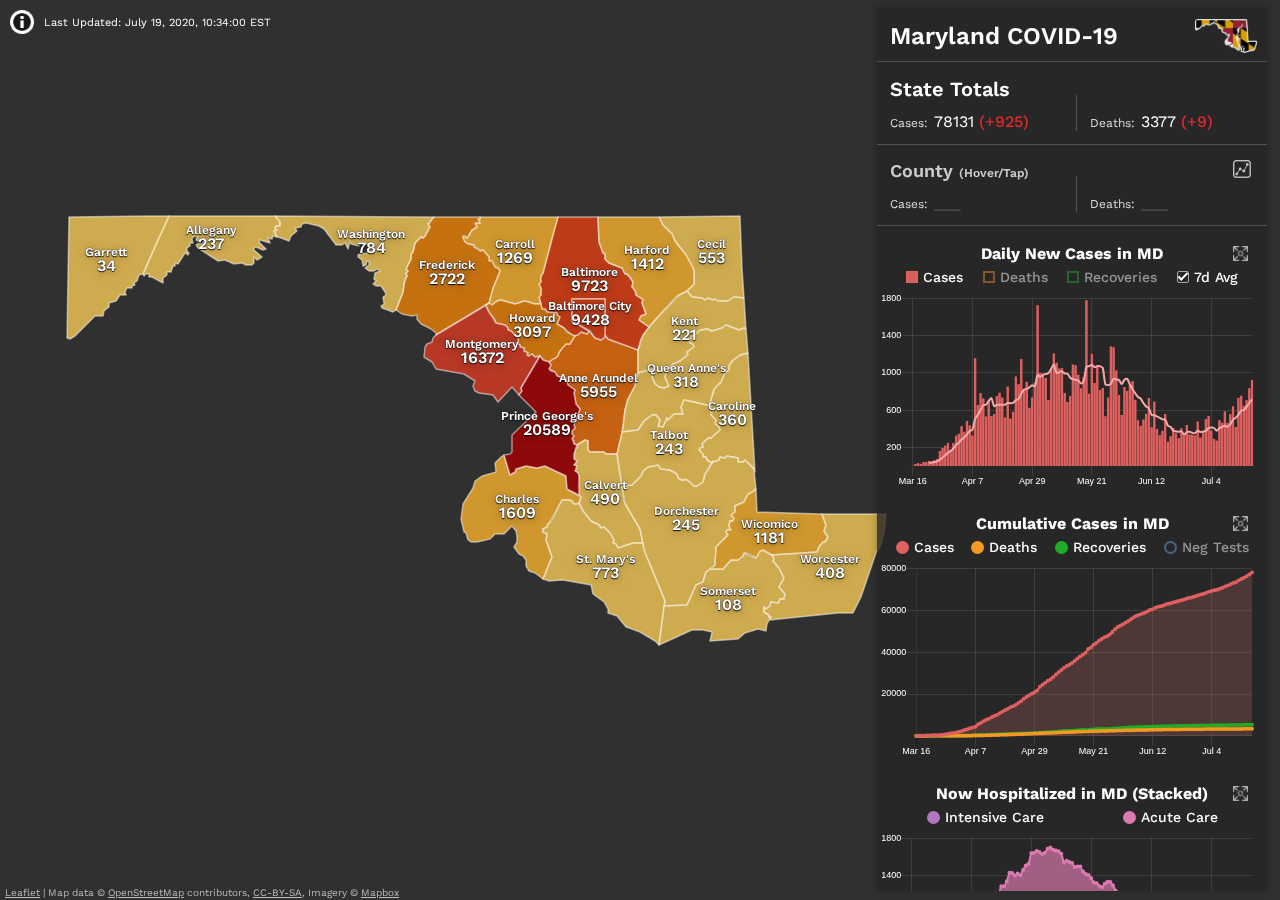
==== index.html @ 3cf0ecb3 "Switched order of Cumul & Daily charts on both pages" ====
<!doctype html>
<html lang="en">
<head>
  <meta charset="utf-8">
  <title>COVID-19 Maryland</title>
  
  <meta name="viewport" content="width=device-width, initial-scale=1.0, maximum-scale=1.0, user-scalable=no" />
  <meta name="description" content="COVIDMD is an attempt to track, aggregate, and display publically available COVID-19 data in a single, user friendly location.">
  <meta name="theme-color" content="#303030" />
  <!-- Designed and developed by T Wilson ---------->
  <!-- Contact address: mail@covidmd.info ---------------->
  
  <!-- COVID MD (covidmd.info) by Tristan Wilson is licensed under a ------------------------>
  <!-- Creative Commons Attribution-NonCommercial-ShareAlike 4.0 International License.------>
  <!-- Based on data at https://en.wikipedia.org/wiki/2020_coronavirus_pandemic_in_Maryland-->
  <!-- and https://coronavirus.maryland.gov/ ------------------------------------------------>
  <link href="css/universal.css" rel="stylesheet" type="text/css">
  <link href="css/main.css" rel="stylesheet" type="text/css">
  <link href="css/bootstrap.css" rel="stylesheet" type="text/css">
  <link rel="stylesheet" href="css/leaflet.css"/>

  <!-- Global site tag (gtag.js) - Google Analytics -->
  <script async src="https://www.googletagmanager.com/gtag/js?id=UA-113461588-3"></script>
  <script>
    window.dataLayer = window.dataLayer || [];
    function gtag(){dataLayer.push(arguments);}
    gtag('js', new Date());
  
    gtag('config', 'UA-113461588-3');
  </script>


  <script type="text/javascript" src="js/leaflet.js"></script>
  <script type="text/javascript" src="js/Chart.bundle.js"></script>
  <script type="text/javascript" src="js/utils.js"></script>

</head>

<body>

  <!-- Hidden H1 For Accessibility / Screen Readers Only -->
  <h1 class="sr-only">COVID-19 Maryland Data Tracking</h1>
  
  <div  class="container-i">
  
    <!-- "i" Button for Expanding/Collapsing Project Info Panel -->
    <button id="button-i" aria-label="Open panel containing project info" aria-expanded="false"></button>
    
    <!-- Expandable Panel Containing Project Info -->
    <div id="panelDesc">
      <h2>About this Project</h2>
      <p>COVIDMD is an attempt to track, aggregate, and display publically available COVID-19 data in a single, user friendly location </p>
      
      <h3>Data Sources</h3>
      <p>This website aggregates data from the following public sources:</p>
      <ul>
        <li><a href="https://coronavirus.maryland.gov/">Maryland Department of Health</a></li>
        <li><a href="https://github.com/nytimes/covid-19-data">New York Times: COVID-19 Data Repository</a></li>
        <li><a href="https://en.wikipedia.org/wiki/2020_coronavirus_pandemic_in_Maryland">Wikipedia: 2020 Coronavirus in Maryland</a></li>
      </ul>
      
      <div class="divider"></div>
      
      <h3>Creative Commons</h3>
      <div class="ccDesc">
        <p xmlns:dct="http://purl.org/dc/terms/" href="http://purl.org/dc/dcmitype/InteractiveResource" property="dct:title" rel="dct:type">COVID MD is licensed under:</p>
        <a rel="license" href="http://creativecommons.org/licenses/by-nc-sa/4.0/">Creative Commons Attribution-NonCommercial-ShareAlike 4.0 International License <img alt="Creative Commons License" src="https://i.creativecommons.org/l/by-nc-sa/4.0/80x15.png"/></a>        
      </div>
      
      <h3>Created By</h3>
      <p>T. Wilson</p>
      <ul>
        <li><a href="mailto:mail@covidmd.info">mail@covidmd.info</a></li>
      </ul>
    </div>
    
  </div>

  <!-- Main Map Container -->
  <div id="mapMain">
   
    <!-- Information Panel on Right Side -->
    <div id="infoPane" class="infoPane">
      <img src="img/mdflagmap-lg.png" aria-hidden="true" id="mdflag" alt="">
      <!-- Tabs for toggling charts on mobile -->
      <div class="container-toggle-tabs reorderWorker">
        <ul class="box-toggle-tabs">

          <li class="toggle-tab active-tab" role="button">Daily New</li>
          <li class="toggle-tab" role="button">Cumulative</li>
          <li class="toggle-tab" role="button">In Hospital</li>
        </ul>
      </div>  
      
      
      <!-- Daily New Graph -->
      <div id="dailychart" class="stdcharts tab-content active-tab-content reorderWorker">
        <a href="charts#dailycases" class="linkExpChart" title="Expand daily cases chart" aria-label="Expand daily cases chart"></a>
        <h2 class="">Daily New Cases in MD</h2>
        <div id="legendContainerDaily"></div>
        <canvas id="canvasDaily"></canvas>
      </div>
      
      
      <!-- Cumulative Graph -->
      <div id="cumulchart" class="stdcharts tab-content reorderWorker">
        <a href="charts#totalcases" class="linkExpChart" title="Expand cumulative cases chart" aria-label="Expand cumulative cases chart"></a>
        <h2 class="">Cumulative Cases in MD</h2>
        <div id="legendContainerCumul"></div>
        <canvas id="canvasCumul"></canvas>
      </div>

      
      <!-- Hospitalizations Graph -->
      <div id="hospchart" class="stdcharts tab-content reorderWorker">
        <a href="charts#hospitalizations" class="linkExpChart" title="Expand hospitalizations chart" aria-label="Expand hospitalizations chart"></a>
        <h2 class="">Now Hospitalized in MD (Stacked)</h2>
        <div id="legendContainerHosp"></div>
        <canvas id="canvasHosp"></canvas>
      </div>
        
    </div>
  </div>
  
  <!--<a href="charts#casesbycounty" id="linkNewFeature">NEW: Graph of all counties over time</a>-->
  

  <script type="text/javascript" src="js/jquery-3.4.1.min.js"></script>
  <script type="text/javascript" src="js/us-counties.js"></script>
  <script type="text/javascript" src="js/latest.js"></script>
  <script type="text/javascript" src="js/mainmap.js"></script>
  <script type="text/javascript" src="js/variables.js"></script>
  <script type="text/javascript" src="js/linechart.js"></script>
   
  <script type="text/javascript">
  // jQuery for controlling tabbed content
  $(".box-toggle-tabs li").click(function () {
    $(this)
      .addClass("active-tab")
      .parents("ul.box-toggle-tabs")
      .find("li")
      .not($(this))
      .removeClass("active-tab");
    var currentTabIndex = $(this).index();
    $(".tab-content:eq(" + currentTabIndex + ")")
      .addClass("active-tab-content")
      .parents(".infoPane")
      .find(".tab-content")
      .not($(".tab-content:eq(" + currentTabIndex + ")"))
      .removeClass("active-tab-content");
      
      //Hacky way of stabilizing height of canvas before chart loads in
      //var chartBoxHeight = $('#cumulchart').children("canvas").height() + "px";
      var chartContainerHeight = $('#cumulchart').children("canvas").height() + 30 + "px";
      var chartContainerHeight = $('#cumulchart').children("canvas").height() + "px";
      //$('#dailychart').children("canvas").css('min-height', chartBoxHeight);
      $('#dailychart ').css('min-height', chartContainerHeight);
      $('#hospchart').css('min-height', chartContainerHeight);
      
  });
  </script>
  
  <script type="text/javascript">
  // jQuery for controlling i panel content
  $("#button-i").click(function () {
    $(this).toggleClass("buttonActive");
    
    // Checks if panel is expanded
    if ($("#panelDesc").hasClass("panelActive")){
      // Collapses visible panel with slide up animation
      $("#panelDesc").slideUp(200).removeClass("panelActive");
      // Sets aria-expanded attr to 'false' and aria-label attr to 'Open panel...'
      $("#button-i").attr('aria-expanded', 'false').attr('aria-label', 'Open panel containing project info');
    } else {
      // Expands hidden panel with slide down animation
      $("#panelDesc").slideDown(200).addClass("panelActive");
      // Sets aria-expanded attr to 'true' and aria-label attr to 'Close panel...'
      $("#button-i").attr('aria-expanded', 'true').attr('aria-label', 'Close panel containing project info');
    }
  });
  </script>
  
  <script>
  // Scripts for Enforcing Accessibility
  // Reorders DOM elements manually for proper screen reader reading order
  var wrapper = $('#infoPane'), 
      items = wrapper.children('.reorderWorker'),
      arr = [4,0,1,2,3];  
  wrapper.append( $.map(arr, function(v){ return items[v] }) ); //items.detach(); if arr doesn't reuse all items
  
  // Removes map container from tab order because it shouldnt be in there
  $('$mapMain').attr('tabindex', -1);
  </script>
  
  
  <script>
  // Fixes issue in Leaflet.js where control containers are prevented from scrolling within the map container
  var infoPaneBox = document.getElementsByClassName("infoPane")[0];
  if (!L.Browser.touch) {
    L.DomEvent
      .disableClickPropagation(infoPaneBox)
      .disableScrollPropagation(infoPaneBox);
  } else {
    L.DomEvent.disableClickPropagation(infoPaneBox);
  }
  
  </script>


</body>

</html>
---- css/universal.css ----
@charset "utf-8";
/* CSS Document */

@import url('https://fonts.googleapis.com/css2?family=Work+Sans:ital,wght@0,300;0,400;0,500;0,600;1,300;1,400;1,500;1,600&display=swap');

*{font-family: 'Work Sans', sans-serif;}
*:focus{outline:1px dashed rgba(255,212,105,.3) !important;}

/*---- Scrollbar Styles ----*/

  ::-webkit-scrollbar {
    width: 8px;
  }

  ::-webkit-scrollbar-track {
    box-shadow: inset 0 0 2px rgba(100, 100, 100, 1);
    border-radius: 5px 5px 0 0;
    background: rgba(10, 10, 10, .5);
  }
  ::-webkit-scrollbar-thumb {
    background: rgba(60, 60, 60, 1.0);
    border-radius: 5px;
    border: 1px solid rgba(40, 40, 40, 1.0);
  }
  ::-webkit-scrollbar-thumb:hover {
    background: rgba(90, 90, 90, 1);
  }


.divider{
  display:block;
  width:100%;
  height:1px;
  margin: 15px 0 15px 0;
  background:rgba(0,0,0,0.2);
}

.mobile-only,
.mobile-xs-only{display:none;}

.a11y{
  position:absolute;
  display:block;
  height:0;
  width:0;
  opacity:0;
  font-size:1px;
  color:rgba(0,0,0,0);
  background:rgba(0,0,0,0);
}

.strike{text-decoration:line-through; cursor:not-allowed !important;}

@media(max-width:767px){.mobile-only{display:initial !important;}}
@media(max-width:575px){.mobile-xs-only{display:initial !important;}}



/* --- i-Button & About Pane --- */
.container-i {
 position:absolute;  
 display:block;
 z-index:3040;
 top:0;
 left:0;
 padding:0 !important; 
 margin:0 !important;  
}

#button-i {
 position:absolute;  
 display:block;  
 z-index:3042;
 padding:0px !important; 
 width: 44px;
 height:44px;
 margin:0 !important;
 border:none;
 background-color:none;
 background:url(../img/infosm.png) no-repeat;
 background-size:24px 24px;
 background-position:center center;
 opacity:.8;
 outline-offset: -4px;
 transition:.2s ease all;
}


#button-i:hover,
#button-i:focus{
 opacity:1;
 transition:.2s ease opacity;
}

#button-i.buttonActive{
 background:url(../img/infosmclose2.png) no-repeat;
 background-size:24px 24px;
 background-position:center center;
  outline-offset: -4px;
 transition:.2s ease all;
}

#panelDesc{
 position:absolute !important; 
 display:none;
 z-index:3040;
 width:30vw;
 min-width:425px;
 top:0px;
 left:2px;
 padding:35px 10px 7.5px 10px !important; 
 margin:0px !important;
 border-radius:0 0 5px 5px;
 background:rgba(255,255,255,1);
 box-shadow:0 2px 4px 0 rgba(0,0,0,.2);
}

#container-i-charts{
  width: 100%;
}
#container-i-charts #button-i{
  right:0;
}
#container-i-charts #panelDesc{
 left:initial;
 right:2px;
 padding:0px 45px 7.5px 10px !important;
}


#panelDesc.panelActive{}

#panelDesc h2,
#panelDesc h3{
 position:relative;
 display:block;
 padding:0 !important; 
 font-weight:500;
}
#panelDesc h2{
 margin:7.5px 0 0 0 !important;
 font-size: 16px; 
}
#panelDesc h3{
 margin:12.5px 0 0 0 !important;
 font-size: 14px; 
}

#panelDesc p,
#panelDesc a,
#panelDesc ul li,
#panelDesc ul li p,
#panelDesc ul li a,
#panelDesc .ccDesc p,
#panelDesc .ccDesc a{
 font-size:12px;
 line-height:120% !important;
}

#panelDesc p{
 position:relative;
 display:block;
 padding:0 !important; 
 margin:0 !important;
}

#panelDesc a{
 position:relative;
 display:inline-block;
 padding:0 !important; 
 margin:0 !important;
 font-weight:400;
 color:rgba(142,10,10,1.00);
  white-space: pre-wrap; /* CSS3 */    
  white-space: -moz-pre-wrap; /* Mozilla, since 1999 */
  white-space: -pre-wrap; /* Opera 4-6 */    
  white-space: -o-pre-wrap; /* Opera 7 */    
  word-wrap: break-word; /* Internet Explorer 5.5+ */
}

#panelDesc ul{
  padding: 0 0 0 7.5px !important;
  margin: 0 0 0 0 !important;
  list-style-type: circle !important;
  list-style-position: inside;
}

#panelDesc ul li{
  margin: 5px 0 5px 0;
}

#panelDesc ul li a{
  margin-left: -3px !important;
}

#panelDesc .ccDesc p{
  margin-bottom: 2.5px !important;
}


@media(max-width:767px){
  .container-i {
   width:100% !important;
  }
  #button-i{
   width:45px;
   height:45px;
   right:1vw;
  }
  #container-i-charts #button-i{
   top:3px;
  }
  #panelDesc,
  #container-i-charts #panelDesc{
   left:1vw;
   right:1vw;
   width:98vw;
   min-width:initial !important;
   padding:0px 45px 7.5px 10px !important; 
  }
}

/*For New Charts Page Design When Implemented (Fixes i-button positioning*/
/*@media(max-width:767px){
  .container-i {
   width:100% !important;
  }
  #button-i{
   width:45px;
   height:45px;
   right:1vw;
  }
  #container-i-charts #button-i{
   top:10px;
  }
  #panelDesc,
  #container-i-charts #panelDesc{
   left:1vw;
   right:1vw;
   width:98vw;
   min-width:initial !important;
   padding:0px 45px 7.5px 10px !important; 
  }
  #panelDesc{
   padding:0px 45px 7.5px 10px !important; 
  }
  #container-i-charts #panelDesc{
    padding:10px 45px 7.5px 10px !important; 
  }
}
*/
---- css/main.css ----
@charset "utf-8";
/* CSS Document */


/* ------------------------------------------------------- */
/* ------------- Main Home (Map) Page Styles ------------- */
/* ------------------------------------------------------- */
/*Temporary Last Update Pseudo*/
#button-i:after{
 content:"Last Updated: July 19, 2020, 10:34:00 EST";
 position:absolute;
 display:block;
 left:100%;
 top:35%;
 width:auto;
 white-space:nowrap;
 font-size:11px;
 color:#fff;
}
@media(max-width:767px){
  #button-i:after{
  display:none;
  }
}

html{overflow-x:hidden;}
#mapMain {height: 100vh; width:100%; border: none;}

@media(max-width: 768px){
html, body{height:100%;}
#mapMain { height: 100%; width:100%;}
}

html, body, .leaflet-container {
  background:#303030 !important;
}




/* ----------------------------- */
/* -------- Info Pane ---------- */
/* ----------------------------- */

#infoPane {
  position: absolute;
  display: flex;
  flex-direction: column;
  z-index: 1000;
  height: auto;
  max-height: 98vh;
  /*max-height: calc(98vh * 1.1);*/
  width: 390px;
  top: 1vh;
  right: 1vw;
  background: rgba(38, 38, 38, .8);
  box-shadow: 0 -1px 3px 0 rgba(0, 0, 0, .2), 0 -1px 10px 0 rgba(0, 0, 0, .2);
  overflow-x: hidden;
  overflow-y: auto;
}

.info {
  position: relative !important;
  display: block !important;
  order: 1;
  width: 100%;

  height: auto;
  padding: 0px 0px;
  margin: 0 0 10px 0 !important;
  border-radius: 0px;
  /*background:#eee;*/
  background: transparent;
  opacity: 1;
  transition: .3s ease background .1s;
}

.info.infoActive {
  /*background: #fafafa;*/
  background: transparent;
  transition: .2s ease background;
}

.info b.diff {
  font-style: normal;
  color: #E3282B;
  font-weight: 500;
}

/* State + County Cases Info Box (Shared) */

.info #title,
.info #statecases,
.info #countycases {
  margin: 0 0 0 0;
  background: transparent;
  border-bottom: 1px solid rgba(255, 255, 255, 0.2);
     padding: 15px 12.5px 12.5px 12.5px;
}

.info #statecases,
.info #countycases{
  display:flex;
  flex-flow:row wrap;
  justify-content:space-between;
}

.info #title h1,
.info #statecases h2,
.info #statecases p,
.info #countycases h3,
.info #countycases p {
  padding: 0;
  color: #fff;
  line-height: 100%
}

/* State Cases Info Box (Only)*/

.info #title h1 {
  margin: 0 0 0 0;
  font-size: 24px;
  font-weight: 600;
}

  /*.info #title h1 img*/
  #mdflag{
  position:absolute;
  /*height:28px;*/
  width:16%;
  top:10px;
  right:10px;
  opacity:.9;
  border-radius:3px;
  /*box-shadow:0 0 0px 1px rgba(255,255,255,0.6);*/
}

.info #statecases h2 {
  width:100%;
  margin: 2.5px 0 0 0;
  font-size: 20px;
  font-weight: 600;
}

.info #statecases h2 i {
  font-style: normal;
  font-size: 16px;
  /*color:#767676;*/
  color: #ddd;
  font-weight: 500;
}

/* County Cases  Info Box */
.info #countycases h3 {
  position:relative;
  display:block;
  order:1;
  flex-basis:90%;
  flex-shrink:1;
  width:90%;
  height: 18px !important;
  line-height:18px;
  font-size: 18px;
  margin: 2.5px 0 0 0;
  font-weight: 600;
}

.info #countycases p {
  order:3 !important;
  font-weight: 400; 
}

/* Info State + County Shared Styles */
.info #statecases p,
.info #countycases p{
  margin: 15px 0 0 0;
  font-size: 16px
}

.info #statecases p small,
.info #countycases p small{
  margin: 15px 2px 0 0;
  font-size:12px;
  color:#ddd;
}

.info #statecases p:nth-child(2),
.info #countycases p:nth-child(3){
  width:52%;
}

.info #statecases p:nth-child(4),
.info #countycases p:nth-child(5){
  width:45%;
}

.info #statecases .sep,
.info #countycases .sep{
  position:absolute;
  display:inline-block;
  align-self:flex-end;
  order:3;
  width:1px;
  height:36px;
  margin-top:13px !important;
  background:rgba(255,255,255,0.2);
  left:51%;
}

#boxChartIcon1{
  position:relative;
  display:block;
  order:2;
  flex-basis:10%;
  flex-shrink:0;
  flex-grow:1;
  z-index:3000;
}
#chartIconLine1{
  position:relative;
  display:block;
  float:right;
  width:18px;
  height:18px;
  margin-right:4px;
  padding: 0;
  text-decoration: none !important;
  background-image: url("../img/charticonline-md1.png");
  background-position: center;
  background-repeat: no-repeat;
  background-size: cover;
  opacity: .7;
}
#chartIconLine1:hover,
#chartIconLine1:focus{
  opacity:1;
  transition:.2s ease opacity;
}

/* Placholder County Title */

.info #countycases h3 i,
.info #countycases p i,
.info #countycases h3 i span {
  font-style: normal;
}

.info #countycases h3 i,
.info #countycases h3 i span {
  /*color:#444;*/
  color: #ccc !important;
}

.info #countycases h3 i span {
  font-size: 12px;
}

.info #countycases p i {
  color: #555;
}

.stdcharts {
  position: relative;
  order: 2;
  z-index: 1000;
  width: 100%;
  height: auto;
  left: 0;
  bottom: 0;
  padding: 10px 0 15px 0;
  background: rgba(38, 38, 38, 0);
}

#cumulchart {order: 3;}

#dailychart {order: 2;}

#hospchart {order: 4;}

.stdcharts h2{
  position:relative;
  display:block;
  margin:0;
  padding:0;
  color:#fff;
  font-size:16px;
  text-align:center;
  line-height:100%;
}


.container-toggle-tabs,
.box-toggle-tabs,
.toggle-tabs {
  display: none;
}



@media (max-height:860px) {
  #infoPane {
    overflow-y: scroll;
    height: auto;
    max-height: 100vh;
    top: 0vh;
    right: 0vh;
  }
  .info {
    min-height: auto;
    height: auto;
  }

}

@media(min-width: 1600px) {
  #infoPane {
    width: 400px;
  }
  .info #statecases p:nth-child(2),
  .info #countycases p:nth-child(3){
    width:52%;
  }
  .info #statecases p:nth-child(4),
  .info #countycases p:nth-child(5){
    width:45%;
  }
  .info #statecases .sep,
  .info #countycases .sep{
    margin-top:13px !important;
    left:51%;
  }  
}


@media(max-width: 992px) {
  #infoPane {
    width: 380px;
  }
  /*.info #title h1 img*/
  #mdflag{
    width:16%;
    top:15px;
    right:5px;
  }
  .info #title,
  .info #countycases,
  .info #statecases {
    padding: 15px 12.5px 12.5px 12.5px;
  }
  .info #statecases p,
  .info #countycases p{
  }
  #chartIconLine1{
    margin-right:0px;
  }
}

@media(max-width: 768px) {
  #infoPane {
    flex-direction: row;
    flex-wrap: wrap;
    width: 100%;
    min-height: auto;
    top: initial;
    bottom: 16px;
    left: 0;
    right: 0;
    overflow-y: hidden;
    background: rgba(38, 38, 38, 1.00);
  }
  .info {
    display: flex !important;
    flex-direction: row;
    flex-wrap: wrap;
    justify-content: flex-start;
    order: 1;
    width: 100%;
    min-height: initial;
    margin-bottom:0 !important;
    border-bottom: 1px solid rgba(255, 255, 255, 0.2);
    background: transparent;
  }
  .info.infoActive {}
  /* State + County Cases Info Box (Shared) */
  .info #title,
  .info #countycases,
  .info #statecases {
    position: relative;
    display: block;
    width: 50%;
    margin: 0 0 0 0;
    border-bottom: none;
    background: transparent;   
    padding: 15px 17.5px 15px 17.5px;
  }
  .info #title {
    width: 100%;
    padding: 10px 3vw 10px 3vw !important;
    border-bottom: 1px solid rgba(255, 255, 255, 0.2);
  }
  .info #title h1 {
    padding: 0 !important;
    margin: 0 !important;
    color: #fff;
    font-size: 22px;
  }
  /*.info #title h1 img*/
  #mdflag{
    width:50px;
    top:7.5px;
    right:5px;
  }
  .info #countycases,
  .info #statecases {
    width: 50%;
    padding: 7.5px 3vw 10px 3vw;
  }
  .info #statecases {
    border: 2;
    border-right: 1px solid rgba(255, 255, 255, 0.2);
  }
  .info #statecases h2 {
    margin: 5px 0 0 0;
    font-size: 18px;
    color: #fff;
  }
  .info #statecases h2 i {
    font-size: 12px;
    color: #ddd;
  }
  .info #statecases p {
    width:100% !important;
    margin: 10px 0 0 0;
    font-size: 15px;
    color: #fff;
  }
  .info #countycases {
    order: 3;
  }
  .info #countycases h3 {
    width:80%;
    flex-basis:80%;
    margin: 5px 0 0 0;
    line-height:18px;
    font-size: 16px;
    color: #fff;
    text-overflow: ellipsis;
    overflow: hidden;
    white-space: nowrap;
  }
  .info #countycases h3 i {
    margin: 5px 0 0 0;
    font-size: 16px;
    font-weight: 500;
    color: #fff;
  }
  .info #countycases h3 i span {
    font-size: 12px;
  }
  .info #countycases p {
    width:100% !important;
    font-size: 14px;
    line-height:16px;
    margin: 10px 0 0 0;
    color: #fff;
  }
  #chartIconLine1{
    height: 24px;
    width: 24px;
    background-size:18px;
    opacity: .7;
  }
  .info #statecases .sep,
  .info #countycases .sep{
    display:none;
  }    
  .container-toggle-tabs {
    display: block;
    z-index: 2000;
    order: 2;
    flex-grow: 0;
    flex-shrink: 1;
    flex-basis: 18%;
    padding: 0 !important;
    margin: 0 !important;
    background: rgba(30, 30, 30, 1.00);
    width: auto;
    box-shadow:-1px 0px 1px 0 rgba(0,0,0,0.3) inset;
  }
  .box-toggle-tabs {
    display: flex;
    flex-direction: column;
    flex-wrap: nowrap;
    justify-content: space-evenly;
    width: 100%;
    padding: 0 !important;
    margin: 0 !important;
    
  }
  .toggle-tab {
    padding: 15px 1vw 15px 0px;
    margin: 0;
    list-style: none;
    text-align: right;
    color: #fff;
    font-size: 14px;
    font-weight: 600;
    cursor: pointer;
  }
  .toggle-tab:hover,
  .toggle-tab.active-tab {
    background: rgba(38, 38, 38, 1);
    box-shadow:-2px 1px 1px 0 rgba(0,0,0,0.3);
  }
  .tab-content {
    display: none !important;
  }
  .tab-content.active-tab-content {
    display: block !important;
  }
  .stdcharts {
    position: relative;
    display: block;
    flex-grow: 0;
    /* flex-basis: 75%;*/
    width: 82%;
    order: 3;
    /*height:100%;*/
    margin: 0 !important;
    padding: 15px 2vw;
    transition: .1s linear height 1s;
  }
  .stdcharts canvas {
    max-width: 500px;
    margin: 0 auto;
    padding: 0;
  }
  #hospchart {
   display:flex;
  }
  #hospchart canvas {
   align-self:flex-end;
  }
  .stdcharts h2{
    margin:0;
    padding:0;
    font-size:15px;
  }

}

@media(max-width: 575px) {
  .toggle-tab {
    font-size: 2.6vw;
  }
}



/* ----------------------------- */
/* County Name and Case # Labels */
/* ----------------------------- */

.leaflet-tooltip {
  background: transparent !important;
  box-shadow: none !important;
  border: none !important;
  width: 300px;
  height: 44px;
}

.leaflet-tooltip h5,
.leaflet-tooltip p.mapCases {
  line-height: 100%;
  text-align: center;
  color: #fff;
  text-shadow: 0px 0px 1px rgba(0, 0, 0, 1), 0px 0px 2px rgba(0, 0, 0, .2), 0px 1px 1px rgba(0, 0, 0, 0.9), 0px 1px 10px rgba(0, 0, 0, 0.4);
}

.leaflet-tooltip h5 {
  margin: 0;
  font-size: 12px;
  font-weight: 600;
}

.leaflet-tooltip p.mapCases {
  margin: 0px 0 0 0;
  font-size: 16px;
  font-weight: 600;
}

@media(max-width: 768px) {
  .leaflet-tooltip h5 {
    display: none;
  }
  .leaflet-tooltip p.mapCases {
    margin: 5px 0 0 0 !important;
    font-size: 14px;
    font-weight: 600;
  }
}

@media(max-width: 575px) {
  .leaflet-tooltip p.mapCases {
    margin: 0px 0 0 0;
    /*font-size:5vw !important;*/
    font-weight: 600;
  }
}

/* --- Styles for map attribution text + links --- */
.leaflet-bottom.leaflet-right {
  position: absolute !important;
  left: 0 !important;
  right: initial;
}

.leaflet-control-attribution,
.leaflet-control-attribution a {
  font-size: 10px !important;
  color: #bbb !important;
  background-color: transparent !important;
}

.leaflet-control-attribution a {
  text-decoration: underline !important;
}

/* --- Styles for map zoom controls --- */
.leaflet-bottom.leaflet-left{
  bottom:20vh;
}

/*.leaflet-control-zoom-in,
.leaflet-control-zoom-out{
  background:rgba(255,255,255,1) !important;
  border-radius:1px !important;
  opacity:.7;
}*/


@media(max-width: 768px) {
  .leaflet-bottom.leaflet-right {
    position: absolute !important;
    left: initial !important;
    right: 0 !important;
  }
  .leaflet-control-attribution {
    width: 100vw;
    height: 16px;
    text-align: center;
    white-space: nowrap !important;
    overflow: hidden !important;
    text-overflow: ellipsis !important;
  }
  .leaflet-control-attribution,
  .leaflet-control-attribution a {
    font-size: 10px !important;
  }
}


.linkExpChart {
  position: absolute;
  z-index: 3000;
  display: block;
  top: 10px;
  right: 19.5px;
  height: 15px;
  width: 15px;
  text-decoration: none !important;
  background-image: url("../img/expand.png");
  background-position: center;
  background-repeat: no-repeat;
  background-size: cover;
  opacity: .7;
  transition: .1s linear all, .3s ease opacity;
}

.linkExpChart:hover,
.linkExpChart:focus {
  top: 9px;
  right: 18.5px;
  height: 17px;
  width: 17px;
  color: #fff;
  font-weight: 600;
  opacity: 1;
  transition: .1s linear all, .3s ease opacity;
}

.linkExpChart:focus {
  outline:1px dashed rgba(255,212,105,.3) !important;
  outline-offset:4px;
}


#linkNewFeature{
  position:absolute;
  z-index:3020;
  top:10px;
  left:50px;
  width:auto;
  padding: 0 7.5px;
  line-height:20px;
  text-align:left;
  font-size:14px;
  font-weight:500;
  color:#6BE572;
  text-decoration: underline;
  background:rgba(0,0,0,0.2);
  border-radius:4px;
}

@media(max-width: 992px){
  .linkExpChart {
    right: 12.5px;
  }
  .linkExpChart:hover,
  .linkExpChart:focus {
    right: 11.5px;
  }
}

@media(max-width: 767px) {
  
  .linkExpChart {
    top: 10px;
    right: 3vw;
    height: 24px;
    width: 24px;
    background-size:16px;
  }
  .linkExpChart:hover,
  .linkExpChart:focus {
    top: 10px;
    right: 3vw;
    height: 24px;
    width: 24px;
    background-size:16px;
  }  
  
  
  #linkNewFeature{
    top:5px;
    left:5px;
    width:auto;
  }
}


/*TEMPORARY NOTE "!" BUTTON*/
/*#noteExclA{
  position:absolute;
  display:inline-block;
  right:19.5px;
  height:16px;
  width:16px;
  margin-top:35px;
  line-height:16px;
  text-align:center;
  color:#272727;
  font-size: 16px;
  font-weight: 600;
  background:#F1EAA6;
  border-radius:50%;
  cursor:pointer;
    transition:.2s ease border-radius .3s, .3s ease background .3s;
}
#noteExclA:hover,
#noteExclA:focus{
  color:#272727;
  background:#FFFFFF;
  border-radius:0 50% 50% 0px;
    transition:.2s ease border-radius, .3s ease background;
}
#noteExclA:before{
  content:"County-level recoveries data is no longer being reported by the state, so we've removed those values here for accuracy.";
  position:absolute;
  display:block;
  right:10px;
  width:0;
  height:auto;
  min-height:16px;
  max-height:45px;
  padding: 5px 7.5px;
  text-align:left;
  line-height:0%;
  font-size:12px;
  font-weight:400;
  color:rgba(0,0,0,0.0);
  background:#FFFFFF;
  border-radius:5px 0px 0px 5px;
  overflow:hidden;
  opacity:0;
    transition:.2s ease opacity .2s, .1s ease width .2s, .3s ease right .4s, .3s ease line-height, .2s ease color;
}

#noteExclA:hover:before,
#noteExclA:focus:before{
  content:"County-level recoveries data is no longer being reported by the state, so we've removed those values here for accuracy.";
  width:300px;
  right:16px;
  line-height:100%;
  color:rgba(0,0,0,0.9);
  opacity:1;
    transition:.2s ease opacity .2s, .2s ease width .1s, .2s ease right, .1s ease line-height .4s, .2s ease color .4s;
}

@media(max-width:992px){
  #noteExclA{right:12.5px;}
}

@media(max-width:767px){
  #noteExclA{right:3.5vw; height:18px; width:18px; line-height:18px;}
}*/




/*--- Cumulative & Daily Chart Custom Legends --- */
#legendContainerCumul,
#legendContainerDaily,
#legendContainerHosp{

  height:auto;
  z-index:3000;
  margin:0px auto 0px auto;
}
#legendContainerCumul,
#legendContainerHosp{
  width:95%;
  /*max-width:600px;*/
}

#legendContainerDaily{
  width:90%;
  /*max-width:500px;*/
}

#legendContainerCumul> ul,
#legendContainerDaily> ul,
#legendContainerHosp> ul{
  display:flex;
  justify-content:space-around;
  flex-flow: row wrap;
  padding:0;
  margin:0!important;
}

/* Daily Chart Legend Items + Text Style */
#legendContainerCumul li,
#legendContainerDaily li,
#legendContainerHosp li{
  display:block;
  flex-grow:0;
  flex-basis:auto;
  margin:0 0 0 0;  
  padding:5px 0px;  
  cursor: pointer;
  color:#fff;
  font-size:14px;
  font-weight:500;
}

#legendContainerCumul li.hiddentrue,
#legendContainerDaily li.hiddentrue,
#legendContainerHosp li.hiddentrue{
  color:rgba(255,255,255,0.5)
} 

#legendContainerCumul li:hover,
#legendContainerDaily li:hover,
#legendContainerHosp li:hover{
  text-decoration:underline;
}

/*Hiding First 3 Legend Entries (Replaced by toggle)*/
#legendContainerDaily li:nth-child(1),
#legendContainerDaily li:nth-child(2),
#legendContainerDaily li:nth-child(3) {display:none;}

/*#legendContainerDaily li:nth-child(4) {order:1;}
#legendContainerDaily li:nth-child(5) {order:2;}
#legendContainerDaily li:nth-child(6) {order:3;}*/


/* - Daily Legend Item Shape Style (Also ".legendSquareDaily") - */
#legendContainerCumul li span,
#legendContainerDaily li span,
#legendContainerHosp li span{
  position: relative;
  display:inline-block;
  padding: 0;
  z-index: 1000;
  transition:.1s ease background;
}
#legendContainerCumul li span,
#legendContainerDaily li span.legSq,
#legendContainerHosp li span{
  border:2px solid;
}

/*Daily Chart Moving Avg Check Toggle Style*/
#legendContainerDaily li span.legCheck{
  border:1px solid rgba(255,255,255,0.4);
  border-radius:2px;
}
#legendContainerDaily li.avgOn span.legCheck{
  border:1px solid rgba(255,255,255,0.6);
  border-radius:2px;
}
  /*Daily Chart Pseudoelement to Create Check Mark*/
  #legendContainerDaily li.avgOn span.legCheck:after {
    content:"";
    position: absolute;
    -webkit-transform: rotate(-45deg);
    transform: rotate(-45deg);
    border: solid #fff;
    border-width: 0 0 2px 2px !important;
    height: 5px;
    width: 10px;
    margin: 1px 0 0 0;
    z-index:3000;
    opacity:1;
    transition:.2s ease opacity;
  }
  #legendContainerDaily li.avgOn:hover span.legCheck:after {
    opacity:.7;
    transition:.2s ease opacity;
  }

#legendContainerCumul li span,
#legendContainerHosp li span {
  height:13px;
  width:13px;
  margin:0 5px -2px 0;
  border-radius:50%;}

#legendContainerDaily li span {
  height:12px;
  width:12px;
  margin:0 5px -1px 0;
  border-radius:0%;}

#legendContainerCumul li:hover span,
#legendContainerDaily li:hover span.legSq,
#legendContainerHosp li:hover span{
  border:2px solid;
  filter:brightness(90%);
}

#legendContainerCumul li.hiddentrue span,
#legendContainerDaily li.hiddentrue span,
#legendContainerHosp li.hiddentrue span {
  border:2px solid;
  background:transparent !important;
  filter:brightness(60%);
}

#legendContainerCumul li.hiddentrue:hover span,
#legendContainerDaily li.hiddentrue:hover span,
#legendContainerHosp li.hiddentrue:hover span {
    filter:brightness(80%);
}

/*#legendContainerDaily li:nth-child(1) span {border-radius:50%;}
#legendContainerDaily li:nth-child(2) span {border-radius:50%;}
#legendContainerDaily li:nth-child(3) span {border-radius:50%;}

#legendContainerDaily li:nth-child(4) span {border-radius:0%;}
#legendContainerDaily li:nth-child(5) span {border-radius:0%;}
#legendContainerDaily li:nth-child(6) span {border-radius:0%;}*/


@media (max-width: 991px){

}

@media (max-width: 767px){
  #legendContainerDaily{
    width:70%;
  }
  #legendContainerHosp{
    width:60%;
  }
  
}

@media (max-width: 575px){
  #legendContainerCumul{
    width:100%;
  }
  #legendContainerDaily{
    width:100%;
  }
  #legendContainerHosp{
    width:76%;
  }
  #legendContainerCumul> ul,
  #legendContainerDaily> ul,
  #legendContainerHosp> ul{
    padding:0;
  }

  #legendContainerCumul> ul,
  #legendContainerDaily> ul,
  #legendContainerHosp> ul{
    justify-content:space-around;
  }

  #legendContainerCumul li,
  #legendContainerDaily li,
  #legendContainerHosp li{
    flex-basis:auto;
    padding:3.5px 0px;
    font-size:13px;
  }
  #legendContainerCumul li span,
  #legendContainerDaily li span,
  #legendContainerHosp li span{
    margin:0 5px -1px 0;
    height:12px;
    width:12px;
  }
}

@media(max-width:370px){
  #legendContainerCumul li,
  #legendContainerDaily li,
  #legendContainerHosp li{
    font-size:12px;
  }
  #legendContainerCumul li span,
  #legendContainerDaily li span,
  #legendContainerHosp li span{
      margin:0 3px -1px 0;
  }
}
---- css/leaflet.css ----
/* required styles */

.leaflet-pane,
.leaflet-tile,
.leaflet-marker-icon,
.leaflet-marker-shadow,
.leaflet-tile-container,
.leaflet-pane > svg,
.leaflet-pane > canvas,
.leaflet-zoom-box,
.leaflet-image-layer,
.leaflet-layer {
	position: absolute;
	left: 0;
	top: 0;
	}
.leaflet-container {
	overflow: hidden;
	}
.leaflet-tile,
.leaflet-marker-icon,
.leaflet-marker-shadow {
	-webkit-user-select: none;
	   -moz-user-select: none;
	        user-select: none;
	  -webkit-user-drag: none;
	}
/* Prevents IE11 from highlighting tiles in blue */
.leaflet-tile::selection {
	background: transparent;
}
/* Safari renders non-retina tile on retina better with this, but Chrome is worse */
.leaflet-safari .leaflet-tile {
	image-rendering: -webkit-optimize-contrast;
	}
/* hack that prevents hw layers "stretching" when loading new tiles */
.leaflet-safari .leaflet-tile-container {
	width: 1600px;
	height: 1600px;
	-webkit-transform-origin: 0 0;
	}
.leaflet-marker-icon,
.leaflet-marker-shadow {
	display: block;
	}
/* .leaflet-container svg: reset svg max-width decleration shipped in Joomla! (joomla.org) 3.x */
/* .leaflet-container img: map is broken in FF if you have max-width: 100% on tiles */
.leaflet-container .leaflet-overlay-pane svg,
.leaflet-container .leaflet-marker-pane img,
.leaflet-container .leaflet-shadow-pane img,
.leaflet-container .leaflet-tile-pane img,
.leaflet-container img.leaflet-image-layer,
.leaflet-container .leaflet-tile {
	max-width: none !important;
	max-height: none !important;
	}

.leaflet-container.leaflet-touch-zoom {
	-ms-touch-action: pan-x pan-y;
	touch-action: pan-x pan-y;
	}
.leaflet-container.leaflet-touch-drag {
	-ms-touch-action: pinch-zoom;
	/* Fallback for FF which doesn't support pinch-zoom */
	touch-action: none;
	touch-action: pinch-zoom;
}
.leaflet-container.leaflet-touch-drag.leaflet-touch-zoom {
	-ms-touch-action: none;
	touch-action: none;
}
.leaflet-container {
	-webkit-tap-highlight-color: transparent;
}
.leaflet-container a {
	-webkit-tap-highlight-color: rgba(51, 181, 229, 0.4);
}
.leaflet-tile {
	filter: inherit;
	visibility: hidden;
	}
.leaflet-tile-loaded {
	visibility: inherit;
	}
.leaflet-zoom-box {
	width: 0;
	height: 0;
	-moz-box-sizing: border-box;
	     box-sizing: border-box;
	z-index: 800;
	}
/* workaround for https://bugzilla.mozilla.org/show_bug.cgi?id=888319 */
.leaflet-overlay-pane svg {
	-moz-user-select: none;
	}

.leaflet-pane         { z-index: 400; }

.leaflet-tile-pane    { z-index: 200; }
.leaflet-overlay-pane { z-index: 400; }
.leaflet-shadow-pane  { z-index: 500; }
.leaflet-marker-pane  { z-index: 600; }
.leaflet-tooltip-pane   { z-index: 650; }
.leaflet-popup-pane   { z-index: 700; }

.leaflet-map-pane canvas { z-index: 100; }
.leaflet-map-pane svg    { z-index: 200; }

.leaflet-vml-shape {
	width: 1px;
	height: 1px;
	}
.lvml {
	behavior: url(#default#VML);
	display: inline-block;
	position: absolute;
	}


/* control positioning */

.leaflet-control {
	position: relative;
	z-index: 800;
	pointer-events: visiblePainted; /* IE 9-10 doesn't have auto */
	pointer-events: auto;
	}
.leaflet-top,
.leaflet-bottom {
	position: absolute;
	z-index: 1000;
	pointer-events: none;
	}
.leaflet-top {
	top: 0;
	}
.leaflet-right {
	right: 0;
	}
.leaflet-bottom {
	bottom: 0;
	}
.leaflet-left {
	left: 0;
	}
.leaflet-control {
	float: left;
	clear: both;
	}
.leaflet-right .leaflet-control {
	float: right;
	}
.leaflet-top .leaflet-control {
	margin-top: 10px;
	}
.leaflet-bottom .leaflet-control {
	margin-bottom: 10px;
	}
.leaflet-left .leaflet-control {
	margin-left: 10px;
	}
.leaflet-right .leaflet-control {
	margin-right: 10px;
	}


/* zoom and fade animations */

.leaflet-fade-anim .leaflet-tile {
	will-change: opacity;
	}
.leaflet-fade-anim .leaflet-popup {
	opacity: 0;
	-webkit-transition: opacity 0.2s linear;
	   -moz-transition: opacity 0.2s linear;
	        transition: opacity 0.2s linear;
	}
.leaflet-fade-anim .leaflet-map-pane .leaflet-popup {
	opacity: 1;
	}
.leaflet-zoom-animated {
	-webkit-transform-origin: 0 0;
	    -ms-transform-origin: 0 0;
	        transform-origin: 0 0;
	}
.leaflet-zoom-anim .leaflet-zoom-animated {
	will-change: transform;
	}
.leaflet-zoom-anim .leaflet-zoom-animated {
	-webkit-transition: -webkit-transform 0.25s cubic-bezier(0,0,0.25,1);
	   -moz-transition:    -moz-transform 0.25s cubic-bezier(0,0,0.25,1);
	        transition:         transform 0.25s cubic-bezier(0,0,0.25,1);
	}
.leaflet-zoom-anim .leaflet-tile,
.leaflet-pan-anim .leaflet-tile {
	-webkit-transition: none;
	   -moz-transition: none;
	        transition: none;
	}

.leaflet-zoom-anim .leaflet-zoom-hide {
	visibility: hidden;
	}


/* cursors */

.leaflet-interactive {
	cursor: pointer;
	}
.leaflet-grab {
	cursor: -webkit-grab;
	cursor:    -moz-grab;
	cursor:         grab;
	}
.leaflet-crosshair,
.leaflet-crosshair .leaflet-interactive {
	cursor: crosshair;
	}
.leaflet-popup-pane,
.leaflet-control {
	cursor: auto;
	}
.leaflet-dragging .leaflet-grab,
.leaflet-dragging .leaflet-grab .leaflet-interactive,
.leaflet-dragging .leaflet-marker-draggable {
	cursor: move;
	cursor: -webkit-grabbing;
	cursor:    -moz-grabbing;
	cursor:         grabbing;
	}

/* marker & overlays interactivity */
.leaflet-marker-icon,
.leaflet-marker-shadow,
.leaflet-image-layer,
.leaflet-pane > svg path,
.leaflet-tile-container {
	pointer-events: none;
	}

.leaflet-marker-icon.leaflet-interactive,
.leaflet-image-layer.leaflet-interactive,
.leaflet-pane > svg path.leaflet-interactive,
svg.leaflet-image-layer.leaflet-interactive path {
	pointer-events: visiblePainted; /* IE 9-10 doesn't have auto */
	pointer-events: auto;
	}

/* visual tweaks */

.leaflet-container {
	background: #ddd;
	outline: 0;
	}
.leaflet-container a {
	color: #0078A8;
	}
.leaflet-container a.leaflet-active {
	outline: 2px solid orange;
	}
.leaflet-zoom-box {
	border: 2px dotted #38f;
	background: rgba(255,255,255,0.5);
	}


/* general typography */
.leaflet-container {
	font: 12px/1.5 "Helvetica Neue", Arial, Helvetica, sans-serif;
	}


/* general toolbar styles */

.leaflet-bar {
	box-shadow: 0 1px 5px rgba(0,0,0,0.65);
	border-radius: 4px;
	}
.leaflet-bar a,
.leaflet-bar a:hover {
	background-color: #fff;
	border-bottom: 1px solid #ccc;
	width: 26px;
	height: 26px;
	line-height: 26px;
	display: block;
	text-align: center;
	text-decoration: none;
	color: black;
	}
.leaflet-bar a,
.leaflet-control-layers-toggle {
	background-position: 50% 50%;
	background-repeat: no-repeat;
	display: block;
	}
.leaflet-bar a:hover {
	background-color: #f4f4f4;
	}
.leaflet-bar a:first-child {
	border-top-left-radius: 4px;
	border-top-right-radius: 4px;
	}
.leaflet-bar a:last-child {
	border-bottom-left-radius: 4px;
	border-bottom-right-radius: 4px;
	border-bottom: none;
	}
.leaflet-bar a.leaflet-disabled {
	cursor: default;
	background-color: #f4f4f4;
	color: #bbb;
	}

.leaflet-touch .leaflet-bar a {
	width: 30px;
	height: 30px;
	line-height: 30px;
	}
.leaflet-touch .leaflet-bar a:first-child {
	border-top-left-radius: 2px;
	border-top-right-radius: 2px;
	}
.leaflet-touch .leaflet-bar a:last-child {
	border-bottom-left-radius: 2px;
	border-bottom-right-radius: 2px;
	}

/* zoom control */

.leaflet-control-zoom-in,
.leaflet-control-zoom-out {
	font: bold 18px 'Lucida Console', Monaco, monospace;
	text-indent: 1px;
	}

.leaflet-touch .leaflet-control-zoom-in, .leaflet-touch .leaflet-control-zoom-out  {
	font-size: 22px;
	}


/* layers control */

.leaflet-control-layers {
	box-shadow: 0 1px 5px rgba(0,0,0,0.4);
	background: #fff;
	border-radius: 5px;
	}
.leaflet-control-layers-toggle {
	background-image: url(images/layers.png);
	width: 36px;
	height: 36px;
	}
.leaflet-retina .leaflet-control-layers-toggle {
	background-image: url(images/layers-2x.png);
	background-size: 26px 26px;
	}
.leaflet-touch .leaflet-control-layers-toggle {
	width: 44px;
	height: 44px;
	}
.leaflet-control-layers .leaflet-control-layers-list,
.leaflet-control-layers-expanded .leaflet-control-layers-toggle {
	display: none;
	}
.leaflet-control-layers-expanded .leaflet-control-layers-list {
	display: block;
	position: relative;
	}
.leaflet-control-layers-expanded {
	padding: 6px 10px 6px 6px;
	color: #333;
	background: #fff;
	}
.leaflet-control-layers-scrollbar {
	overflow-y: scroll;
	overflow-x: hidden;
	padding-right: 5px;
	}
.leaflet-control-layers-selector {
	margin-top: 2px;
	position: relative;
	top: 1px;
	}
.leaflet-control-layers label {
	display: block;
	}
.leaflet-control-layers-separator {
	height: 0;
	border-top: 1px solid #ddd;
	margin: 5px -10px 5px -6px;
	}

/* Default icon URLs */
.leaflet-default-icon-path {
	background-image: url(images/marker-icon.png);
	}


/* attribution and scale controls */

.leaflet-container .leaflet-control-attribution {
	background: #fff;
	background: rgba(255, 255, 255, 0.7);
	margin: 0;
	}
.leaflet-control-attribution,
.leaflet-control-scale-line {
	padding: 0 5px;
	color: #333;
	}
.leaflet-control-attribution a {
	text-decoration: none;
	}
.leaflet-control-attribution a:hover {
	text-decoration: underline;
	}
.leaflet-container .leaflet-control-attribution,
.leaflet-container .leaflet-control-scale {
	font-size: 11px;
	}
.leaflet-left .leaflet-control-scale {
	margin-left: 5px;
	}
.leaflet-bottom .leaflet-control-scale {
	margin-bottom: 5px;
	}
.leaflet-control-scale-line {
	border: 2px solid #777;
	border-top: none;
	line-height: 1.1;
	padding: 2px 5px 1px;
	font-size: 11px;
	white-space: nowrap;
	overflow: hidden;
	-moz-box-sizing: border-box;
	     box-sizing: border-box;

	background: #fff;
	background: rgba(255, 255, 255, 0.5);
	}
.leaflet-control-scale-line:not(:first-child) {
	border-top: 2px solid #777;
	border-bottom: none;
	margin-top: -2px;
	}
.leaflet-control-scale-line:not(:first-child):not(:last-child) {
	border-bottom: 2px solid #777;
	}

.leaflet-touch .leaflet-control-attribution,
.leaflet-touch .leaflet-control-layers,
.leaflet-touch .leaflet-bar {
	box-shadow: none;
	}
.leaflet-touch .leaflet-control-layers,
.leaflet-touch .leaflet-bar {
	border: 2px solid rgba(0,0,0,0.2);
	background-clip: padding-box;
	}


/* popup */

.leaflet-popup {
	position: absolute;
	text-align: center;
	margin-bottom: 20px;
	}
.leaflet-popup-content-wrapper {
	padding: 1px;
	text-align: left;
	border-radius: 12px;
	}
.leaflet-popup-content {
	margin: 13px 19px;
	line-height: 1.4;
	}
.leaflet-popup-content p {
	margin: 18px 0;
	}
.leaflet-popup-tip-container {
	width: 40px;
	height: 20px;
	position: absolute;
	left: 50%;
	margin-left: -20px;
	overflow: hidden;
	pointer-events: none;
	}
.leaflet-popup-tip {
	width: 17px;
	height: 17px;
	padding: 1px;

	margin: -10px auto 0;

	-webkit-transform: rotate(45deg);
	   -moz-transform: rotate(45deg);
	    -ms-transform: rotate(45deg);
	        transform: rotate(45deg);
	}
.leaflet-popup-content-wrapper,
.leaflet-popup-tip {
	background: white;
	color: #333;
	box-shadow: 0 3px 14px rgba(0,0,0,0.4);
	}
.leaflet-container a.leaflet-popup-close-button {
	position: absolute;
	top: 0;
	right: 0;
	padding: 4px 4px 0 0;
	border: none;
	text-align: center;
	width: 18px;
	height: 14px;
	font: 16px/14px Tahoma, Verdana, sans-serif;
	color: #c3c3c3;
	text-decoration: none;
	font-weight: bold;
	background: transparent;
	}
.leaflet-container a.leaflet-popup-close-button:hover {
	color: #999;
	}
.leaflet-popup-scrolled {
	overflow: auto;
	border-bottom: 1px solid #ddd;
	border-top: 1px solid #ddd;
	}

.leaflet-oldie .leaflet-popup-content-wrapper {
	zoom: 1;
	}
.leaflet-oldie .leaflet-popup-tip {
	width: 24px;
	margin: 0 auto;

	-ms-filter: "progid:DXImageTransform.Microsoft.Matrix(M11=0.70710678, M12=0.70710678, M21=-0.70710678, M22=0.70710678)";
	filter: progid:DXImageTransform.Microsoft.Matrix(M11=0.70710678, M12=0.70710678, M21=-0.70710678, M22=0.70710678);
	}
.leaflet-oldie .leaflet-popup-tip-container {
	margin-top: -1px;
	}

.leaflet-oldie .leaflet-control-zoom,
.leaflet-oldie .leaflet-control-layers,
.leaflet-oldie .leaflet-popup-content-wrapper,
.leaflet-oldie .leaflet-popup-tip {
	border: 1px solid #999;
	}


/* div icon */

.leaflet-div-icon {
	background: #fff;
	border: 1px solid #666;
	}


/* Tooltip */
/* Base styles for the element that has a tooltip */
.leaflet-tooltip {
	position: absolute;
	padding: 6px;
	background-color: #fff;
	border: 1px solid #fff;
	border-radius: 3px;
	color: #222;
	white-space: nowrap;
	-webkit-user-select: none;
	-moz-user-select: none;
	-ms-user-select: none;
	user-select: none;
	pointer-events: none;
	box-shadow: 0 1px 3px rgba(0,0,0,0.4);
	}
.leaflet-tooltip.leaflet-clickable {
	cursor: pointer;
	pointer-events: auto;
	}
.leaflet-tooltip-top:before,
.leaflet-tooltip-bottom:before,
.leaflet-tooltip-left:before,
.leaflet-tooltip-right:before {
	position: absolute;
	pointer-events: none;
	border: 6px solid transparent;
	background: transparent;
	content: "";
	}

/* Directions */

.leaflet-tooltip-bottom {
	margin-top: 6px;
}
.leaflet-tooltip-top {
	margin-top: -6px;
}
.leaflet-tooltip-bottom:before,
.leaflet-tooltip-top:before {
	left: 50%;
	margin-left: -6px;
	}
.leaflet-tooltip-top:before {
	bottom: 0;
	margin-bottom: -12px;
	border-top-color: #fff;
	}
.leaflet-tooltip-bottom:before {
	top: 0;
	margin-top: -12px;
	margin-left: -6px;
	border-bottom-color: #fff;
	}
.leaflet-tooltip-left {
	margin-left: -6px;
}
.leaflet-tooltip-right {
	margin-left: 6px;
}
.leaflet-tooltip-left:before,
.leaflet-tooltip-right:before {
	top: 50%;
	margin-top: -6px;
	}
.leaflet-tooltip-left:before {
	right: 0;
	margin-right: -12px;
	border-left-color: #fff;
	}
.leaflet-tooltip-right:before {
	left: 0;
	margin-left: -12px;
	border-right-color: #fff;
	}
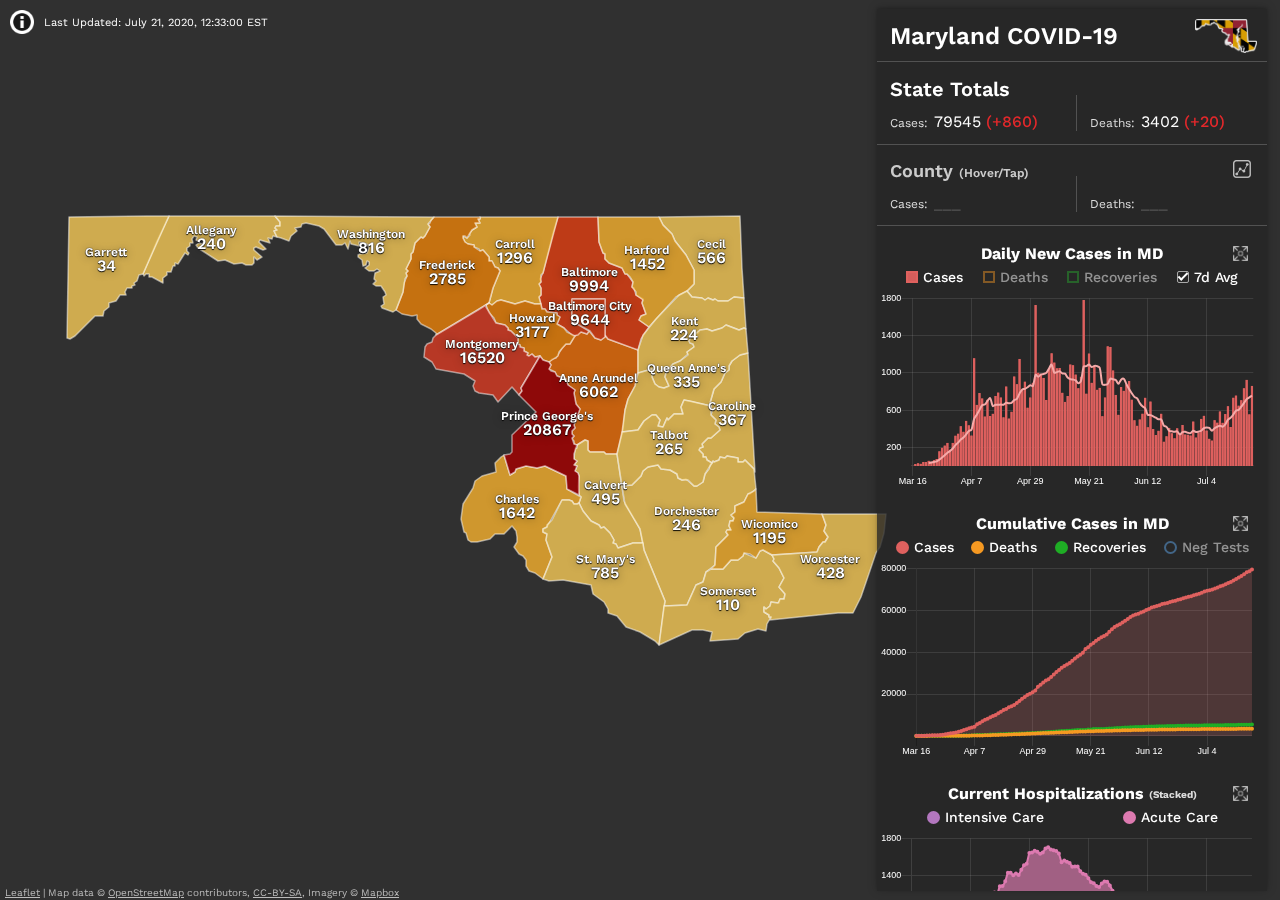
==== commit 802886dd: "Added new daily hosp chart on home page + fixed toggle tab sizing" ====
--- a/index.html
+++ b/index.html
@@ -79,16 +79,17 @@
   <!-- Main Map Container -->
   <div id="mapMain">
    
-    <!-- Information Panel on Right Side -->
+    
+  <!-- Information Panel on Right Side -->
     <div id="infoPane" class="infoPane">
       <img src="img/mdflagmap-lg.png" aria-hidden="true" id="mdflag" alt="">
       <!-- Tabs for toggling charts on mobile -->
       <div class="container-toggle-tabs reorderWorker">
         <ul class="box-toggle-tabs">
-
           <li class="toggle-tab active-tab" role="button">Daily New</li>
           <li class="toggle-tab" role="button">Cumulative</li>
-          <li class="toggle-tab" role="button">In Hospital</li>
+          <li class="toggle-tab" role="button">Hospital: Now</li>
+          <li class="toggle-tab" role="button">Hospital: Chg.</li>
         </ul>
       </div>  
       
@@ -114,16 +115,22 @@
       <!-- Hospitalizations Graph -->
       <div id="hospchart" class="stdcharts tab-content reorderWorker">
         <a href="charts#hospitalizations" class="linkExpChart" title="Expand hospitalizations chart" aria-label="Expand hospitalizations chart"></a>
-        <h2 class="">Now Hospitalized in MD (Stacked)</h2>
+        <h2 class="">Current Hospitalizations <sup style="top:-1px; font-size:10px; color:#dddddd;">(Stacked)</sup></h2>
         <div id="legendContainerHosp"></div>
         <canvas id="canvasHosp"></canvas>
       </div>
+        
+      <!-- Daily Hospitalizations Graph -->
+      <div id="dailyhospchart" class="stdcharts tab-content reorderWorker">
+        <a href="charts#dailyhospitalizations" style="display:none" class="linkExpChart" title="Expand daily hospitalizations chart" aria-label="Expand daily hospitalizations chart"></a>
+        <h2 class="">Change in Hospitalizations <sup style="top:-1px; font-size:10px; color:#dddddd;">(Stacked)</sup></h2>
+        <div id="legendContainerDailyHosp"></div>
+        <canvas id="canvasDailyHosp"></canvas>
+      </div>  
         
     </div>
   </div>
-  
-  <!--<a href="charts#casesbycounty" id="linkNewFeature">NEW: Graph of all counties over time</a>-->
-  
+
 
   <script type="text/javascript" src="js/jquery-3.4.1.min.js"></script>
   <script type="text/javascript" src="js/us-counties.js"></script>
@@ -133,79 +140,77 @@
   <script type="text/javascript" src="js/linechart.js"></script>
    
   <script type="text/javascript">
-  // jQuery for controlling tabbed content
-  $(".box-toggle-tabs li").click(function () {
-    $(this)
-      .addClass("active-tab")
-      .parents("ul.box-toggle-tabs")
-      .find("li")
-      .not($(this))
-      .removeClass("active-tab");
-    var currentTabIndex = $(this).index();
-    $(".tab-content:eq(" + currentTabIndex + ")")
-      .addClass("active-tab-content")
-      .parents(".infoPane")
-      .find(".tab-content")
-      .not($(".tab-content:eq(" + currentTabIndex + ")"))
-      .removeClass("active-tab-content");
-      
-      //Hacky way of stabilizing height of canvas before chart loads in
-      //var chartBoxHeight = $('#cumulchart').children("canvas").height() + "px";
-      var chartContainerHeight = $('#cumulchart').children("canvas").height() + 30 + "px";
-      var chartContainerHeight = $('#cumulchart').children("canvas").height() + "px";
-      //$('#dailychart').children("canvas").css('min-height', chartBoxHeight);
-      $('#dailychart ').css('min-height', chartContainerHeight);
-      $('#hospchart').css('min-height', chartContainerHeight);
-      
-  });
+    // jQuery for controlling tabbed content
+    $(".box-toggle-tabs li").click(function () {
+      $(this)
+        .addClass("active-tab")
+        .parents("ul.box-toggle-tabs")
+        .find("li")
+        .not($(this))
+        .removeClass("active-tab");
+      var currentTabIndex = $(this).index();
+      $(".tab-content:eq(" + currentTabIndex + ")")
+        .addClass("active-tab-content")
+        .parents(".infoPane")
+        .find(".tab-content")
+        .not($(".tab-content:eq(" + currentTabIndex + ")"))
+        .removeClass("active-tab-content");
+
+        //Hacky way of stabilizing height of canvas before chart loads in
+        //var chartBoxHeight = $('#cumulchart').children("canvas").height() + "px";
+        var chartContainerHeight = $('#cumulchart').children("canvas").height() + 30 + "px";
+        var chartContainerHeight = $('#cumulchart').children("canvas").height() + "px";
+        //$('#dailychart').children("canvas").css('min-height', chartBoxHeight);
+        $('#dailychart ').css('min-height', chartContainerHeight);
+        $('#hospchart').css('min-height', chartContainerHeight);
+
+    });
   </script>
   
   <script type="text/javascript">
-  // jQuery for controlling i panel content
-  $("#button-i").click(function () {
-    $(this).toggleClass("buttonActive");
-    
-    // Checks if panel is expanded
-    if ($("#panelDesc").hasClass("panelActive")){
-      // Collapses visible panel with slide up animation
-      $("#panelDesc").slideUp(200).removeClass("panelActive");
-      // Sets aria-expanded attr to 'false' and aria-label attr to 'Open panel...'
-      $("#button-i").attr('aria-expanded', 'false').attr('aria-label', 'Open panel containing project info');
+    // Js for controlling "i" panel content (the "About this project" panel)
+    $("#button-i").click(function () {
+      $(this).toggleClass("buttonActive");
+
+      // Checks if panel is expanded
+      if ($("#panelDesc").hasClass("panelActive")){
+        // Collapses visible panel with slide up animation
+        $("#panelDesc").slideUp(200).removeClass("panelActive");
+        // Sets aria-expanded attr to 'false' and aria-label attr to 'Open panel...'
+        $("#button-i").attr('aria-expanded', 'false').attr('aria-label', 'Open panel containing project info');
+      } else {
+        // Expands hidden panel with slide down animation
+        $("#panelDesc").slideDown(200).addClass("panelActive");
+        // Sets aria-expanded attr to 'true' and aria-label attr to 'Close panel...'
+        $("#button-i").attr('aria-expanded', 'true').attr('aria-label', 'Close panel containing project info');
+      }
+    });
+  </script>
+  
+  <script>
+    // Scripts for Enforcing Accessibility
+    // Reorders DOM elements manually for proper screen reader reading order
+    var wrapper = $('#infoPane'), 
+        items = wrapper.children('.reorderWorker'),
+        arr = [4,0,1,2,3,4];  
+    wrapper.append( $.map(arr, function(v){ return items[v] }) ); //items.detach(); if arr doesn't reuse all items
+
+    // Removes map container from tab order because it shouldnt be in there
+    $('$mapMain').attr('tabindex', -1);
+  </script>
+  
+  
+  <script>
+    // Fixes issue in Leaflet.js where control containers are prevented from scrolling within the map container
+    var infoPaneBox = document.getElementsByClassName("infoPane")[0];
+    if (!L.Browser.touch) {
+      L.DomEvent
+        .disableClickPropagation(infoPaneBox)
+        .disableScrollPropagation(infoPaneBox);
     } else {
-      // Expands hidden panel with slide down animation
-      $("#panelDesc").slideDown(200).addClass("panelActive");
-      // Sets aria-expanded attr to 'true' and aria-label attr to 'Close panel...'
-      $("#button-i").attr('aria-expanded', 'true').attr('aria-label', 'Close panel containing project info');
+      L.DomEvent.disableClickPropagation(infoPaneBox);
     }
-  });
-  </script>
-  
-  <script>
-  // Scripts for Enforcing Accessibility
-  // Reorders DOM elements manually for proper screen reader reading order
-  var wrapper = $('#infoPane'), 
-      items = wrapper.children('.reorderWorker'),
-      arr = [4,0,1,2,3];  
-  wrapper.append( $.map(arr, function(v){ return items[v] }) ); //items.detach(); if arr doesn't reuse all items
-  
-  // Removes map container from tab order because it shouldnt be in there
-  $('$mapMain').attr('tabindex', -1);
-  </script>
-  
-  
-  <script>
-  // Fixes issue in Leaflet.js where control containers are prevented from scrolling within the map container
-  var infoPaneBox = document.getElementsByClassName("infoPane")[0];
-  if (!L.Browser.touch) {
-    L.DomEvent
-      .disableClickPropagation(infoPaneBox)
-      .disableScrollPropagation(infoPaneBox);
-  } else {
-    L.DomEvent.disableClickPropagation(infoPaneBox);
-  }
-  
-  </script>
-
+  </script>
 
 </body>
 
--- a/css/universal.css
+++ b/css/universal.css
@@ -4,7 +4,7 @@
 @import url('https://fonts.googleapis.com/css2?family=Work+Sans:ital,wght@0,300;0,400;0,500;0,600;1,300;1,400;1,500;1,600&display=swap');
 
 *{font-family: 'Work Sans', sans-serif;}
-*:focus{outline:1px dashed rgba(255,212,105,.3) !important;}
+*:focus{outline:1px dashed rgba(255,212,105,.5) !important;}
 
 /*---- Scrollbar Styles ----*/
 
--- a/css/main.css
+++ b/css/main.css
@@ -7,7 +7,7 @@
 /* ------------------------------------------------------- */
 /*Temporary Last Update Pseudo*/
 #button-i:after{
- content:"Last Updated: July 19, 2020, 10:34:00 EST";
+ content:"Last Updated: July 21, 2020, 12:33:00 EST";
  position:absolute;
  display:block;
  left:100%;
@@ -17,6 +17,7 @@
  font-size:11px;
  color:#fff;
 }
+
 @media(max-width:767px){
   #button-i:after{
   display:none;
@@ -276,6 +277,8 @@
 #dailychart {order: 2;}
 
 #hospchart {order: 4;}
+
+#dailyhospchart {order: 5;}
 
 .stdcharts h2{
   position:relative;
@@ -503,7 +506,7 @@
     list-style: none;
     text-align: right;
     color: #fff;
-    font-size: 14px;
+    font-size: 13px;
     font-weight: 600;
     cursor: pointer;
   }
@@ -527,7 +530,7 @@
     order: 3;
     /*height:100%;*/
     margin: 0 !important;
-    padding: 15px 2vw;
+    padding: 15px 1vw;
     transition: .1s linear height 1s;
   }
   .stdcharts canvas {
@@ -550,8 +553,16 @@
 }
 
 @media(max-width: 575px) {
+  .container-toggle-tabs {
+    flex-basis: 20%;
+  }
+    
   .toggle-tab {
-    font-size: 2.6vw;
+    font-size: 2.5vw;
+  }
+  .stdcharts {
+    width: 80%;
+    padding: 15px 1vw;
   }
 }
 
@@ -821,14 +832,16 @@
 /*--- Cumulative & Daily Chart Custom Legends --- */
 #legendContainerCumul,
 #legendContainerDaily,
-#legendContainerHosp{
+#legendContainerHosp,
+#legendContainerDailyHosp{
 
   height:auto;
   z-index:3000;
   margin:0px auto 0px auto;
 }
 #legendContainerCumul,
-#legendContainerHosp{
+#legendContainerHosp,
+#legendContainerDailyHosp{
   width:95%;
   /*max-width:600px;*/
 }
@@ -840,7 +853,8 @@
 
 #legendContainerCumul> ul,
 #legendContainerDaily> ul,
-#legendContainerHosp> ul{
+#legendContainerHosp> ul,
+#legendContainerDailyHosp > ul{
   display:flex;
   justify-content:space-around;
   flex-flow: row wrap;
@@ -848,10 +862,11 @@
   margin:0!important;
 }
 
-/* Daily Chart Legend Items + Text Style */
+/* Chart Legend Items + Text Style */
 #legendContainerCumul li,
 #legendContainerDaily li,
-#legendContainerHosp li{
+#legendContainerHosp li,
+#legendContainerDailyHosp li{
   display:block;
   flex-grow:0;
   flex-basis:auto;
@@ -865,13 +880,15 @@
 
 #legendContainerCumul li.hiddentrue,
 #legendContainerDaily li.hiddentrue,
-#legendContainerHosp li.hiddentrue{
+#legendContainerHosp li.hiddentrue,
+#legendContainerDailyHosp li.hiddentrue{
   color:rgba(255,255,255,0.5)
 } 
 
 #legendContainerCumul li:hover,
 #legendContainerDaily li:hover,
-#legendContainerHosp li:hover{
+#legendContainerHosp li:hover,
+#legendContainerDailyHosp li:hover{
   text-decoration:underline;
 }
 
@@ -888,7 +905,8 @@
 /* - Daily Legend Item Shape Style (Also ".legendSquareDaily") - */
 #legendContainerCumul li span,
 #legendContainerDaily li span,
-#legendContainerHosp li span{
+#legendContainerHosp li span,
+#legendContainerDailyHosp li span{
   position: relative;
   display:inline-block;
   padding: 0;
@@ -897,19 +915,22 @@
 }
 #legendContainerCumul li span,
 #legendContainerDaily li span.legSq,
-#legendContainerHosp li span{
+#legendContainerHosp li span,
+#legendContainerDailyHosp li span{
   border:2px solid;
 }
 
-/*Daily Chart Moving Avg Check Toggle Style*/
-#legendContainerDaily li span.legCheck{
-  border:1px solid rgba(255,255,255,0.4);
-  border-radius:2px;
-}
-#legendContainerDaily li.avgOn span.legCheck{
-  border:1px solid rgba(255,255,255,0.6);
-  border-radius:2px;
-}
+  /*-----------------------------------------------------------*/
+  /*-------- Daily Chart Moving Avg Check Toggle Style --------*/
+  /*-----------------------------------------------------------*/
+  #legendContainerDaily li span.legCheck{
+    border:1px solid rgba(255,255,255,0.4);
+    border-radius:2px;
+  }
+  #legendContainerDaily li.avgOn span.legCheck{
+    border:1px solid rgba(255,255,255,0.6);
+    border-radius:2px;
+  }
   /*Daily Chart Pseudoelement to Create Check Mark*/
   #legendContainerDaily li.avgOn span.legCheck:after {
     content:"";
@@ -929,7 +950,9 @@
     opacity:.7;
     transition:.2s ease opacity;
   }
-
+  /*-----------------------------------------------------------*/
+  /*-----------------------------------------------------------*/
+  
 #legendContainerCumul li span,
 #legendContainerHosp li span {
   height:13px;
@@ -937,7 +960,8 @@
   margin:0 5px -2px 0;
   border-radius:50%;}
 
-#legendContainerDaily li span {
+#legendContainerDaily li span,
+#legendContainerDailyHosp li span{
   height:12px;
   width:12px;
   margin:0 5px -1px 0;
@@ -945,14 +969,16 @@
 
 #legendContainerCumul li:hover span,
 #legendContainerDaily li:hover span.legSq,
-#legendContainerHosp li:hover span{
+#legendContainerHosp li:hover span,
+#legendContainerDailyHosp li:hover span{
   border:2px solid;
   filter:brightness(90%);
 }
 
 #legendContainerCumul li.hiddentrue span,
 #legendContainerDaily li.hiddentrue span,
-#legendContainerHosp li.hiddentrue span {
+#legendContainerHosp li.hiddentrue span,
+#legendContainerDailyHosp li.hiddentrue span{
   border:2px solid;
   background:transparent !important;
   filter:brightness(60%);
@@ -960,31 +986,21 @@
 
 #legendContainerCumul li.hiddentrue:hover span,
 #legendContainerDaily li.hiddentrue:hover span,
-#legendContainerHosp li.hiddentrue:hover span {
+#legendContainerHosp li.hiddentrue:hover span,
+#legendContainerDailyHosp li.hiddentrue:hover span{
     filter:brightness(80%);
 }
 
-/*#legendContainerDaily li:nth-child(1) span {border-radius:50%;}
-#legendContainerDaily li:nth-child(2) span {border-radius:50%;}
-#legendContainerDaily li:nth-child(3) span {border-radius:50%;}
-
-#legendContainerDaily li:nth-child(4) span {border-radius:0%;}
-#legendContainerDaily li:nth-child(5) span {border-radius:0%;}
-#legendContainerDaily li:nth-child(6) span {border-radius:0%;}*/
-
-
-@media (max-width: 991px){
-
-}
+/*@media (max-width: 991px){}*/
 
 @media (max-width: 767px){
   #legendContainerDaily{
     width:70%;
   }
-  #legendContainerHosp{
+  #legendContainerHosp,
+  #legendContainerDailyHosp{
     width:60%;
   }
-  
 }
 
 @media (max-width: 575px){
@@ -994,31 +1010,29 @@
   #legendContainerDaily{
     width:100%;
   }
-  #legendContainerHosp{
+  #legendContainerHosp,
+  #legendContainerDailyHosp{
     width:76%;
   }
   #legendContainerCumul> ul,
   #legendContainerDaily> ul,
-  #legendContainerHosp> ul{
+  #legendContainerHosp> ul,
+  #legendContainerDailyHosp> ul{
     padding:0;
-  }
-
-  #legendContainerCumul> ul,
-  #legendContainerDaily> ul,
-  #legendContainerHosp> ul{
     justify-content:space-around;
   }
-
   #legendContainerCumul li,
   #legendContainerDaily li,
-  #legendContainerHosp li{
+  #legendContainerHosp li,
+  #legendContainerDailyHosp li{
     flex-basis:auto;
     padding:3.5px 0px;
     font-size:13px;
   }
   #legendContainerCumul li span,
   #legendContainerDaily li span,
-  #legendContainerHosp li span{
+  #legendContainerHosp li span,
+  #legendContainerDailyHosp li span{
     margin:0 5px -1px 0;
     height:12px;
     width:12px;
@@ -1028,12 +1042,14 @@
 @media(max-width:370px){
   #legendContainerCumul li,
   #legendContainerDaily li,
-  #legendContainerHosp li{
+  #legendContainerHosp li,
+  #legendContainerDailyHosp li{
     font-size:12px;
   }
   #legendContainerCumul li span,
   #legendContainerDaily li span,
-  #legendContainerHosp li span{
+  #legendContainerHosp li span,
+  #legendContainerDailyHosp li span{
       margin:0 3px -1px 0;
   }
 }
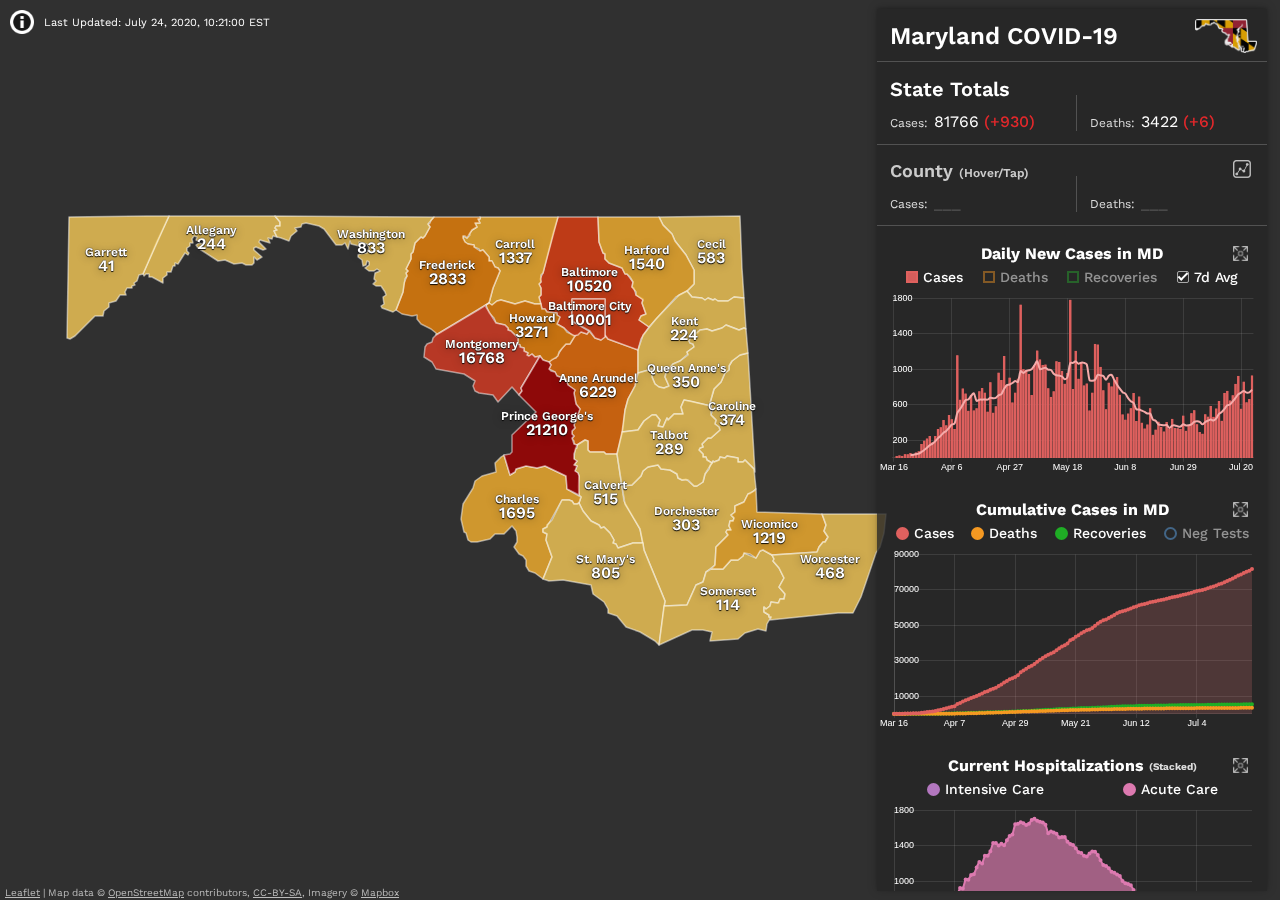
==== commit 4061220d: "Added expand link to daily hospitalizations chart on home page" ====
--- a/index.html
+++ b/index.html
@@ -122,7 +122,7 @@
         
       <!-- Daily Hospitalizations Graph -->
       <div id="dailyhospchart" class="stdcharts tab-content reorderWorker">
-        <a href="charts#dailyhospitalizations" style="display:none" class="linkExpChart" title="Expand daily hospitalizations chart" aria-label="Expand daily hospitalizations chart"></a>
+        <a href="charts#dailyhospitalizations" class="linkExpChart" title="Expand daily hospitalizations chart" aria-label="Expand daily hospitalizations chart"></a>
         <h2 class="">Change in Hospitalizations <sup style="top:-1px; font-size:10px; color:#dddddd;">(Stacked)</sup></h2>
         <div id="legendContainerDailyHosp"></div>
         <canvas id="canvasDailyHosp"></canvas>
--- a/css/main.css
+++ b/css/main.css
@@ -7,7 +7,7 @@
 /* ------------------------------------------------------- */
 /*Temporary Last Update Pseudo*/
 #button-i:after{
- content:"Last Updated: July 21, 2020, 12:33:00 EST";
+ content:"Last Updated: July 24, 2020, 10:21:00 EST";
  position:absolute;
  display:block;
  left:100%;
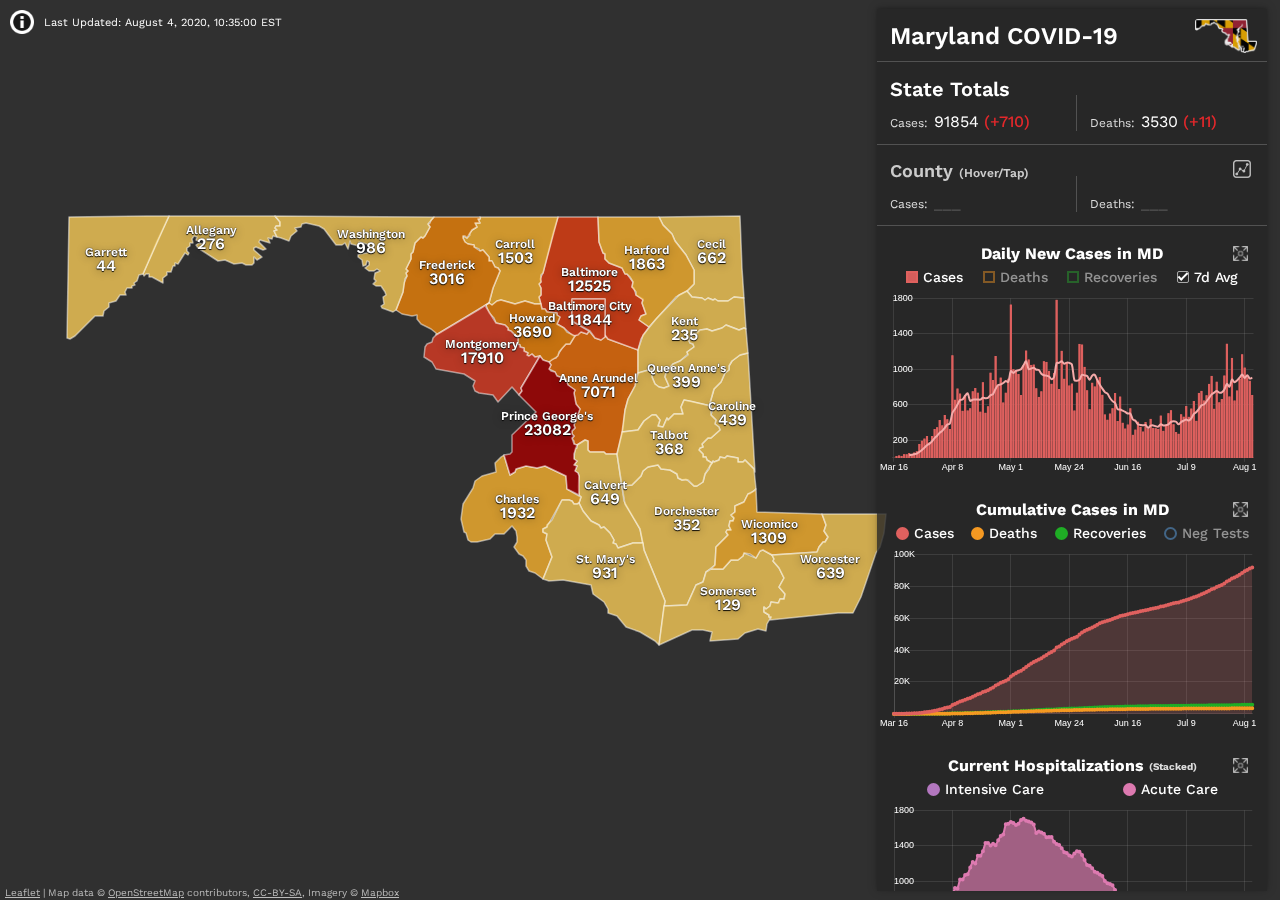
==== commit 4e848e86: "Updated meta page titles and descriptions" ====
--- a/index.html
+++ b/index.html
@@ -2,10 +2,10 @@
 <html lang="en">
 <head>
   <meta charset="utf-8">
-  <title>COVID-19 Maryland</title>
+  <title>COVID-19 MD</title>
   
   <meta name="viewport" content="width=device-width, initial-scale=1.0, maximum-scale=1.0, user-scalable=no" />
-  <meta name="description" content="COVIDMD is an attempt to track, aggregate, and display publically available COVID-19 data in a single, user friendly location.">
+  <meta name="description" content="COVID-19 tracker for the state of Maryland. User-friendly maps, charts, and metrics for MD coronavirus data.">
   <meta name="theme-color" content="#303030" />
   <!-- Designed and developed by T Wilson ---------->
   <!-- Contact address: mail@covidmd.info ---------------->
--- a/css/main.css
+++ b/css/main.css
@@ -7,7 +7,7 @@
 /* ------------------------------------------------------- */
 /*Temporary Last Update Pseudo*/
 #button-i:after{
- content:"Last Updated: July 24, 2020, 10:21:00 EST";
+ content:"Last Updated: August 4, 2020, 10:35:00 EST";
  position:absolute;
  display:block;
  left:100%;
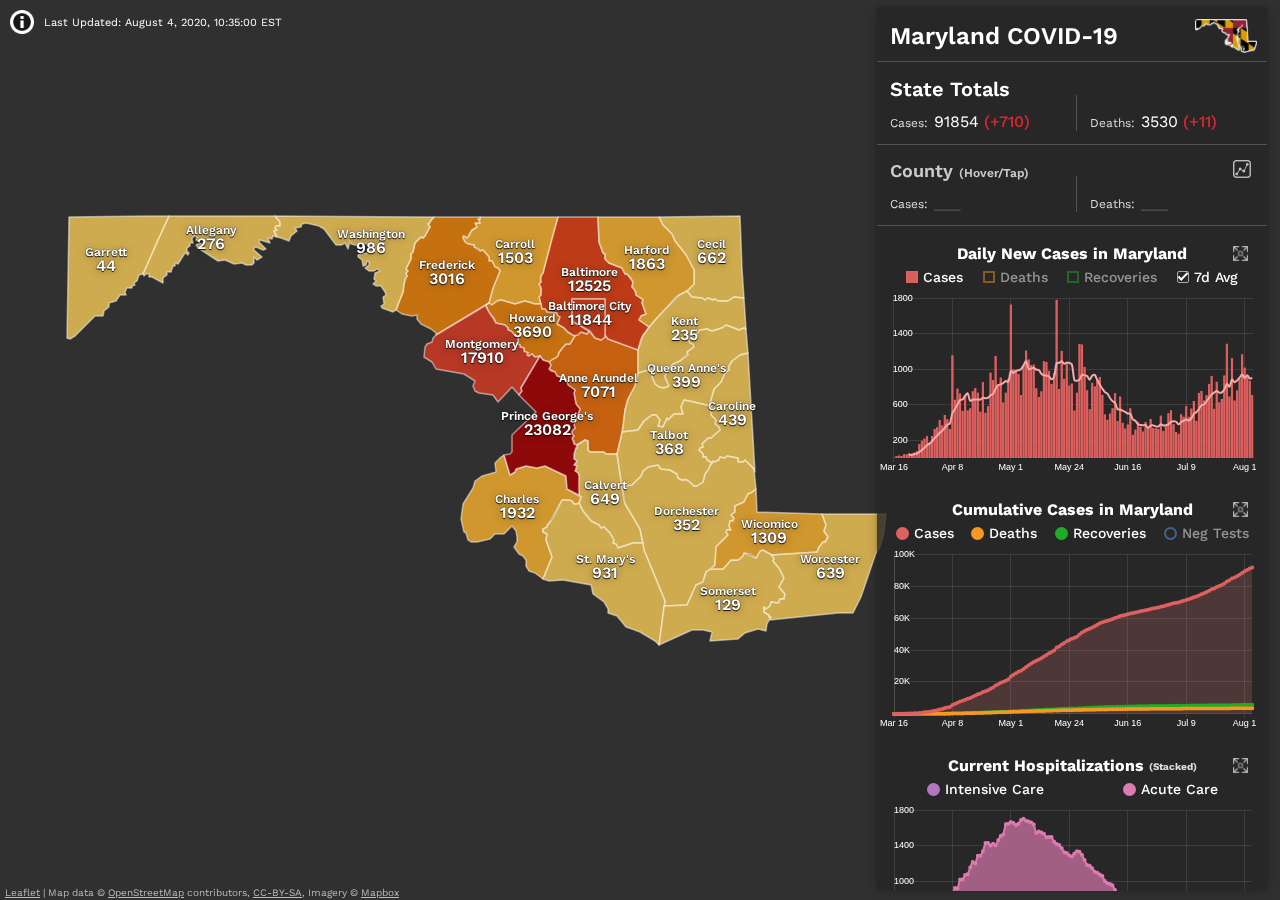
==== commit 1356d13a: "Updated style of home links to county & charts" ====
--- a/index.html
+++ b/index.html
@@ -97,7 +97,7 @@
       <!-- Daily New Graph -->
       <div id="dailychart" class="stdcharts tab-content active-tab-content reorderWorker">
         <a href="charts#dailycases" class="linkExpChart" title="Expand daily cases chart" aria-label="Expand daily cases chart"></a>
-        <h2 class="">Daily New Cases in MD</h2>
+        <h2 class="">Daily New Cases in Maryland</h2>
         <div id="legendContainerDaily"></div>
         <canvas id="canvasDaily"></canvas>
       </div>
@@ -106,7 +106,7 @@
       <!-- Cumulative Graph -->
       <div id="cumulchart" class="stdcharts tab-content reorderWorker">
         <a href="charts#totalcases" class="linkExpChart" title="Expand cumulative cases chart" aria-label="Expand cumulative cases chart"></a>
-        <h2 class="">Cumulative Cases in MD</h2>
+        <h2 class="">Cumulative Cases in Maryland</h2>
         <div id="legendContainerCumul"></div>
         <canvas id="canvasCumul"></canvas>
       </div>
--- a/css/main.css
+++ b/css/main.css
@@ -553,10 +553,19 @@
 }
 
 @media(max-width: 575px) {
+  .info #countycases,
+  .info #statecases {
+    width: 50%;
+    padding: 7.5px 1.5vw 10px 3vw;
+  }
+  #chartIconLine1{
+    height: 22px;
+    width: 22px;
+    background-size:15px;
+  }
   .container-toggle-tabs {
     flex-basis: 20%;
   }
-    
   .toggle-tab {
     font-size: 2.5vw;
   }
@@ -564,6 +573,7 @@
     width: 80%;
     padding: 15px 1vw;
   }
+
 }
 
 
@@ -669,6 +679,9 @@
     font-size: 10px !important;
   }
 }
+
+
+
 
 
 .linkExpChart {
@@ -758,74 +771,23 @@
     width:auto;
   }
 }
-
-
-/*TEMPORARY NOTE "!" BUTTON*/
-/*#noteExclA{
-  position:absolute;
-  display:inline-block;
-  right:19.5px;
-  height:16px;
-  width:16px;
-  margin-top:35px;
-  line-height:16px;
-  text-align:center;
-  color:#272727;
-  font-size: 16px;
-  font-weight: 600;
-  background:#F1EAA6;
-  border-radius:50%;
-  cursor:pointer;
-    transition:.2s ease border-radius .3s, .3s ease background .3s;
-}
-#noteExclA:hover,
-#noteExclA:focus{
-  color:#272727;
-  background:#FFFFFF;
-  border-radius:0 50% 50% 0px;
-    transition:.2s ease border-radius, .3s ease background;
-}
-#noteExclA:before{
-  content:"County-level recoveries data is no longer being reported by the state, so we've removed those values here for accuracy.";
-  position:absolute;
-  display:block;
-  right:10px;
-  width:0;
-  height:auto;
-  min-height:16px;
-  max-height:45px;
-  padding: 5px 7.5px;
-  text-align:left;
-  line-height:0%;
-  font-size:12px;
-  font-weight:400;
-  color:rgba(0,0,0,0.0);
-  background:#FFFFFF;
-  border-radius:5px 0px 0px 5px;
-  overflow:hidden;
-  opacity:0;
-    transition:.2s ease opacity .2s, .1s ease width .2s, .3s ease right .4s, .3s ease line-height, .2s ease color;
-}
-
-#noteExclA:hover:before,
-#noteExclA:focus:before{
-  content:"County-level recoveries data is no longer being reported by the state, so we've removed those values here for accuracy.";
-  width:300px;
-  right:16px;
-  line-height:100%;
-  color:rgba(0,0,0,0.9);
-  opacity:1;
-    transition:.2s ease opacity .2s, .2s ease width .1s, .2s ease right, .1s ease line-height .4s, .2s ease color .4s;
-}
-
-@media(max-width:992px){
-  #noteExclA{right:12.5px;}
-}
-
-@media(max-width:767px){
-  #noteExclA{right:3.5vw; height:18px; width:18px; line-height:18px;}
-}*/
-
+@media(max-width: 767px) {
+  .linkExpChart {
+    top: 9px;
+    right: 1.5vw;
+    height: 22px;
+    width: 22px;
+    background-size:14px;
+  }
+  .linkExpChart:hover,
+  .linkExpChart:focus {
+    top: 9px;
+    right: 1.5vw;
+    height: 22px;
+    width: 22px;
+    background-size:15px;
+  }  
+}
 
 
 
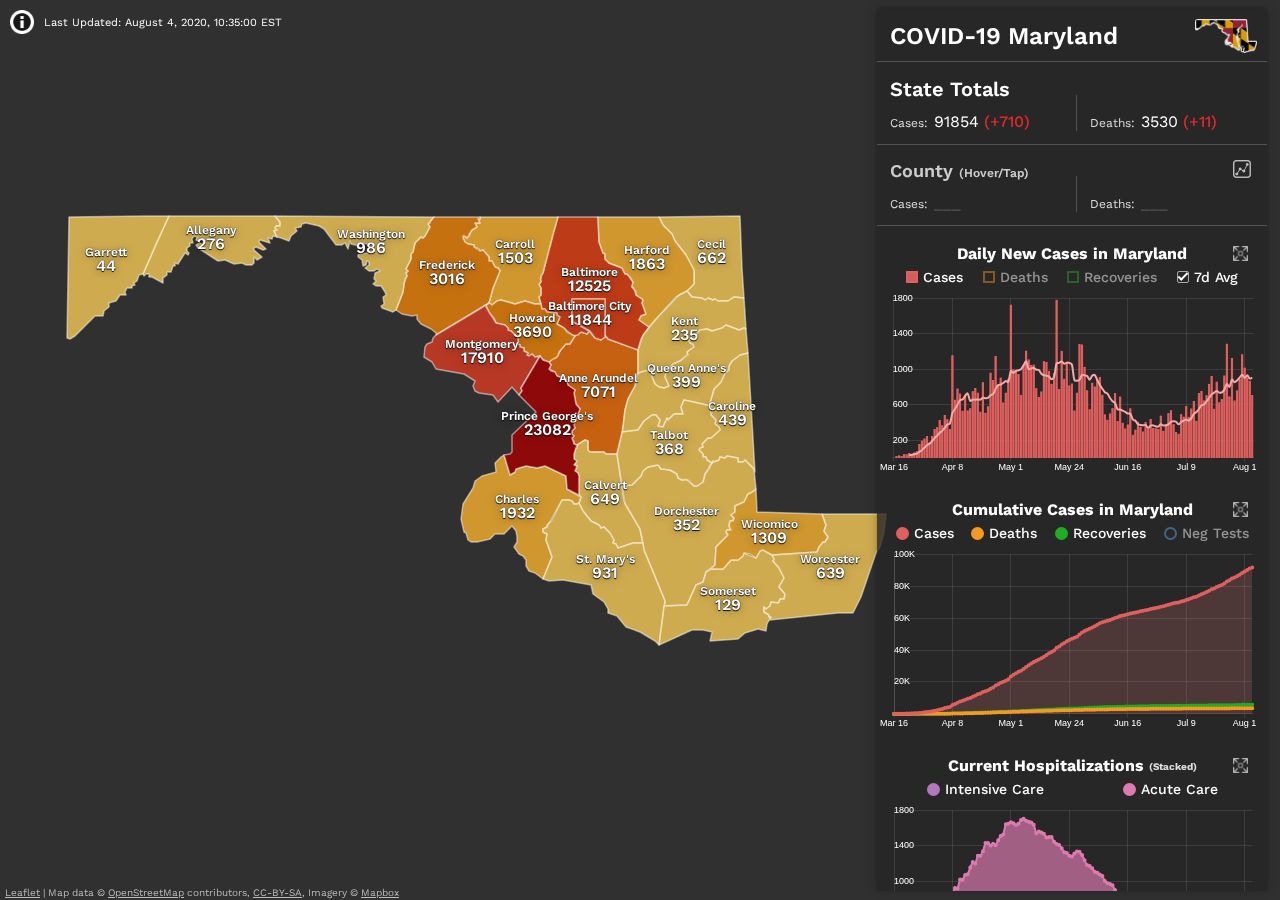
==== commit 0e90ab00: "Update titles, desc.'s, & CC to emphasize non-commercial + no affiliation" ====
--- a/index.html
+++ b/index.html
@@ -2,18 +2,22 @@
 <html lang="en">
 <head>
   <meta charset="utf-8">
-  <title>COVID-19 MD</title>
+  <title>COVID-19 Maryland</title>
   
   <meta name="viewport" content="width=device-width, initial-scale=1.0, maximum-scale=1.0, user-scalable=no" />
   <meta name="description" content="COVID-19 tracker for the state of Maryland. User-friendly maps, charts, and metrics for MD coronavirus data.">
   <meta name="theme-color" content="#303030" />
+  
   <!-- Designed and developed by T Wilson ---------->
   <!-- Contact address: mail@covidmd.info ---------------->
   
-  <!-- COVID MD (covidmd.info) by Tristan Wilson is licensed under a ------------------------>
+  <!-- This site is non-commercial, and does not seek to make money or profit in any way.---->
+  
+  <!-- This website is licensed under a ----------------------------------------------------->
   <!-- Creative Commons Attribution-NonCommercial-ShareAlike 4.0 International License.------>
   <!-- Based on data at https://en.wikipedia.org/wiki/2020_coronavirus_pandemic_in_Maryland-->
   <!-- and https://coronavirus.maryland.gov/ ------------------------------------------------>
+  
   <link href="css/universal.css" rel="stylesheet" type="text/css">
   <link href="css/main.css" rel="stylesheet" type="text/css">
   <link href="css/bootstrap.css" rel="stylesheet" type="text/css">
@@ -49,10 +53,13 @@
     <!-- Expandable Panel Containing Project Info -->
     <div id="panelDesc">
       <h2>About this Project</h2>
-      <p>COVIDMD is an attempt to track, aggregate, and display publically available COVID-19 data in a single, user friendly location </p>
+      <p>This website is an attempt to track, aggregate, and display publically available COVID-19 data in a single, user friendly location.</p>
+      <p>The project is non-commercial, and does not seek to make money or profit in any way.</p>
+      <p>This project is NOT affiliated with any organization, nor is it affiliated with the company named "CovidMD."</p>
+      <p>THIS WEBSITE DOES NOT PROVIDE MEDICAL ADVICE.</p>
       
       <h3>Data Sources</h3>
-      <p>This website aggregates data from the following public sources:</p>
+      <p>We aggregates data from the following public sources:</p>
       <ul>
         <li><a href="https://coronavirus.maryland.gov/">Maryland Department of Health</a></li>
         <li><a href="https://github.com/nytimes/covid-19-data">New York Times: COVID-19 Data Repository</a></li>
@@ -61,10 +68,10 @@
       
       <div class="divider"></div>
       
-      <h3>Creative Commons</h3>
+      <h3>Creative Commons; Non-Commercial</h3>
       <div class="ccDesc">
-        <p xmlns:dct="http://purl.org/dc/terms/" href="http://purl.org/dc/dcmitype/InteractiveResource" property="dct:title" rel="dct:type">COVID MD is licensed under:</p>
-        <a rel="license" href="http://creativecommons.org/licenses/by-nc-sa/4.0/">Creative Commons Attribution-NonCommercial-ShareAlike 4.0 International License <img alt="Creative Commons License" src="https://i.creativecommons.org/l/by-nc-sa/4.0/80x15.png"/></a>        
+        <p xmlns:dct="http://purl.org/dc/terms/" href="http://purl.org/dc/dcmitype/InteractiveResource" property="dct:title" rel="dct:type">COVID-19 Maryland is licensed under:</p>
+        <a rel="license" href="http://creativecommons.org/licenses/by-nc-sa/4.0/">Creative Commons Attribution-NonCommercial-ShareAlike 4.0 International License <img alt="Creative Commons License" src="https://i.creativecommons.org/l/by-nc-sa/4.0/80x15.png"/></a>
       </div>
       
       <h3>Created By</h3>
--- a/css/main.css
+++ b/css/main.css
@@ -621,6 +621,19 @@
   }
 }
 
+/* The following rules attempt to account for mobile devices in landscape ...*/
+/* ... without including browser windows that have been resized vertically */
+@media(max-width:991px) and (max-height: 575px) {
+  .leaflet-tooltip h5 {
+    display: none;
+  }
+  .leaflet-tooltip p.mapCases {
+    margin: 5px 0 0 0 !important;
+    font-size: 14px;
+    font-weight: 600;
+  }
+}
+
 @media(max-width: 575px) {
   .leaflet-tooltip p.mapCases {
     margin: 0px 0 0 0;
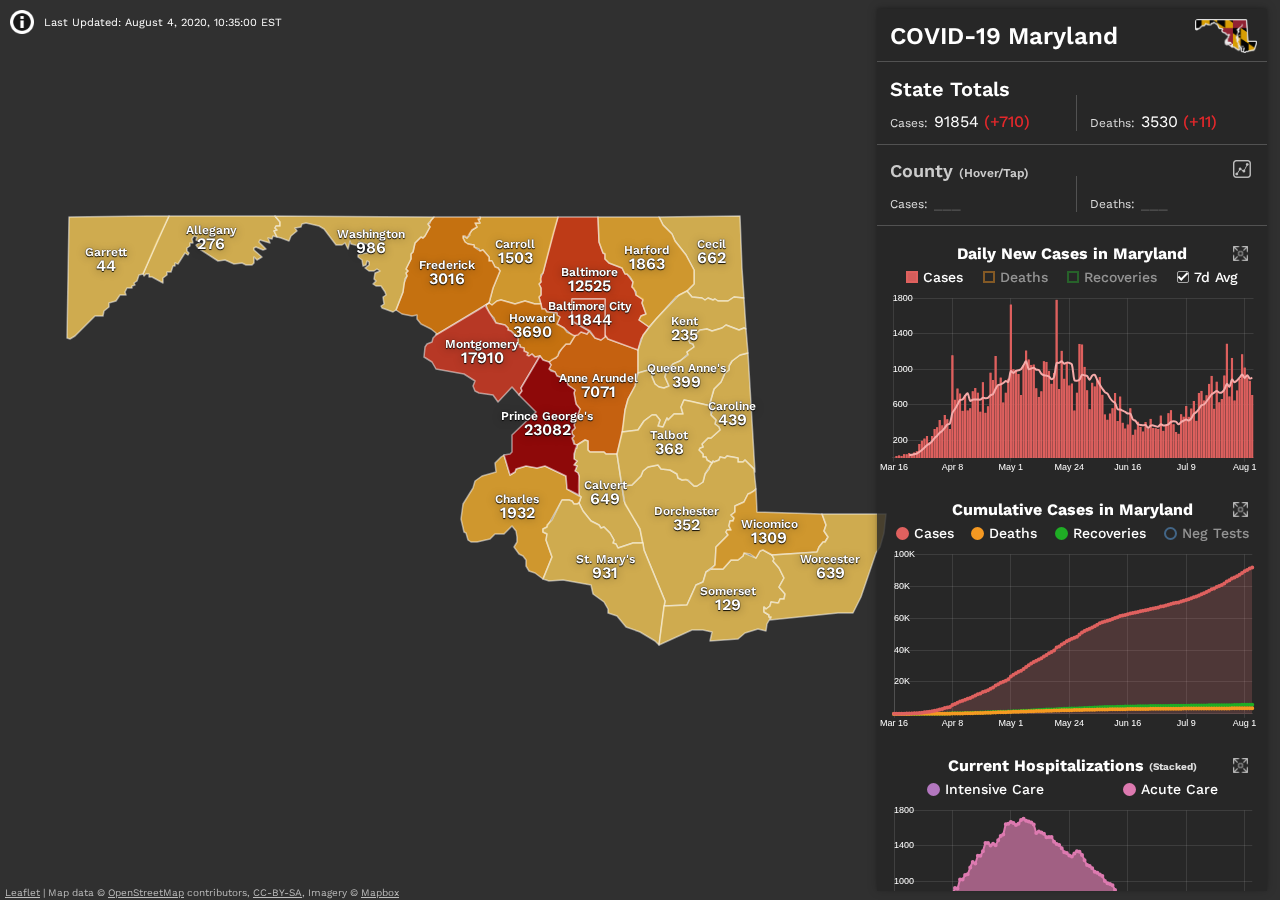
==== commit c48e39fe: "Small CC update" ====
--- a/index.html
+++ b/index.html
@@ -70,7 +70,7 @@
       
       <h3>Creative Commons; Non-Commercial</h3>
       <div class="ccDesc">
-        <p xmlns:dct="http://purl.org/dc/terms/" href="http://purl.org/dc/dcmitype/InteractiveResource" property="dct:title" rel="dct:type">COVID-19 Maryland is licensed under:</p>
+        <p xmlns:dct="http://purl.org/dc/terms/" href="http://purl.org/dc/dcmitype/InteractiveResource" property="dct:title" rel="dct:type">COVID-19 Maryland is offered under:</p>
         <a rel="license" href="http://creativecommons.org/licenses/by-nc-sa/4.0/">Creative Commons Attribution-NonCommercial-ShareAlike 4.0 International License <img alt="Creative Commons License" src="https://i.creativecommons.org/l/by-nc-sa/4.0/80x15.png"/></a>
       </div>
       
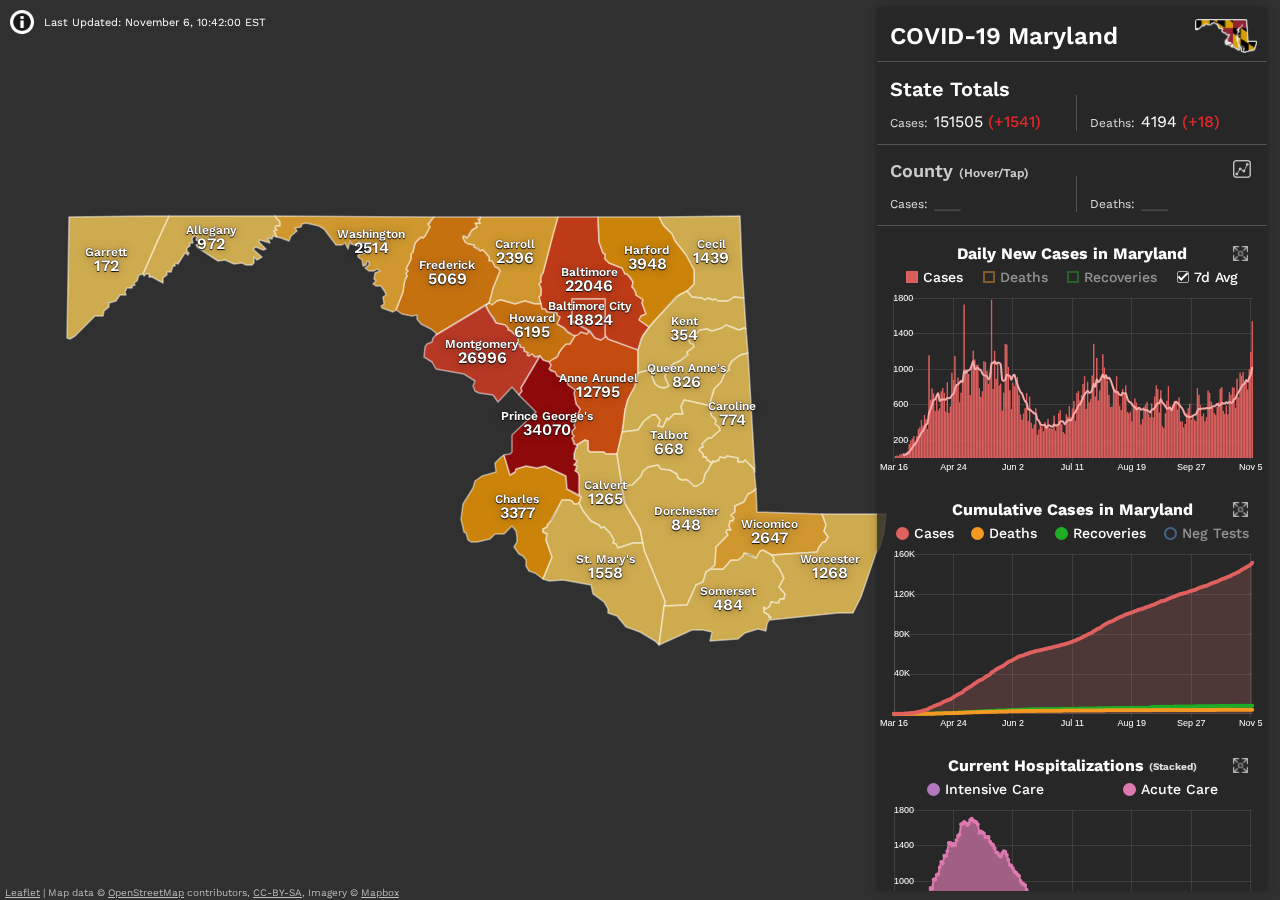
==== commit 74384fd7: "Fix "i" info panel typo" ====
--- a/index.html
+++ b/index.html
@@ -54,12 +54,12 @@
     <div id="panelDesc">
       <h2>About this Project</h2>
       <p>This website is an attempt to track, aggregate, and display publically available COVID-19 data in a single, user friendly location.</p>
-      <p>The project is non-commercial, and does not seek to make money or profit in any way.</p>
+      <p>This project is non-commercial, and does not seek to make money or profit in any way.</p>
       <p>This project is NOT affiliated with any organization, nor is it affiliated with the company named "CovidMD."</p>
       <p>THIS WEBSITE DOES NOT PROVIDE MEDICAL ADVICE.</p>
       
       <h3>Data Sources</h3>
-      <p>We aggregates data from the following public sources:</p>
+      <p>We aggregate data from the following public sources:</p>
       <ul>
         <li><a href="https://coronavirus.maryland.gov/">Maryland Department of Health</a></li>
         <li><a href="https://github.com/nytimes/covid-19-data">New York Times: COVID-19 Data Repository</a></li>
--- a/css/main.css
+++ b/css/main.css
@@ -7,7 +7,7 @@
 /* ------------------------------------------------------- */
 /*Temporary Last Update Pseudo*/
 #button-i:after{
- content:"Last Updated: August 4, 2020, 10:35:00 EST";
+ content:"Last Updated: November 6, 10:42:00 EST";
  position:absolute;
  display:block;
  left:100%;
